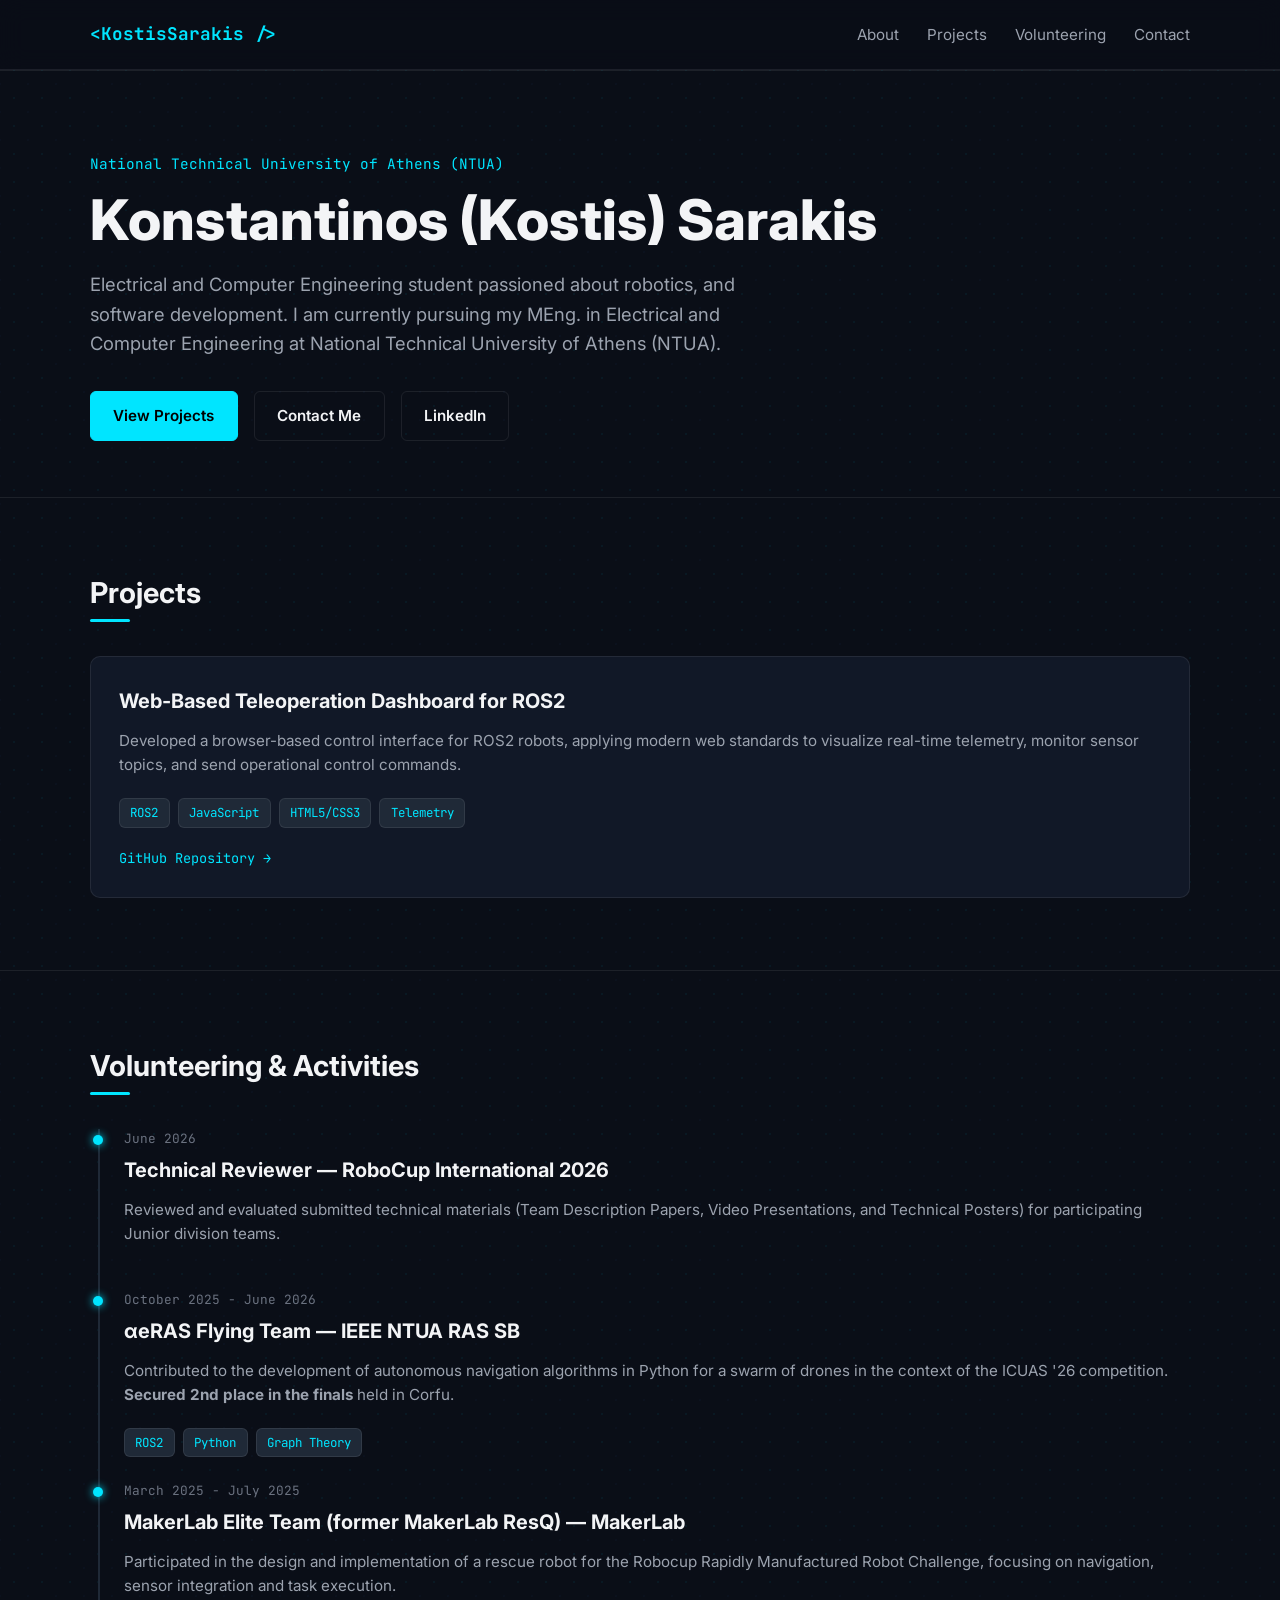
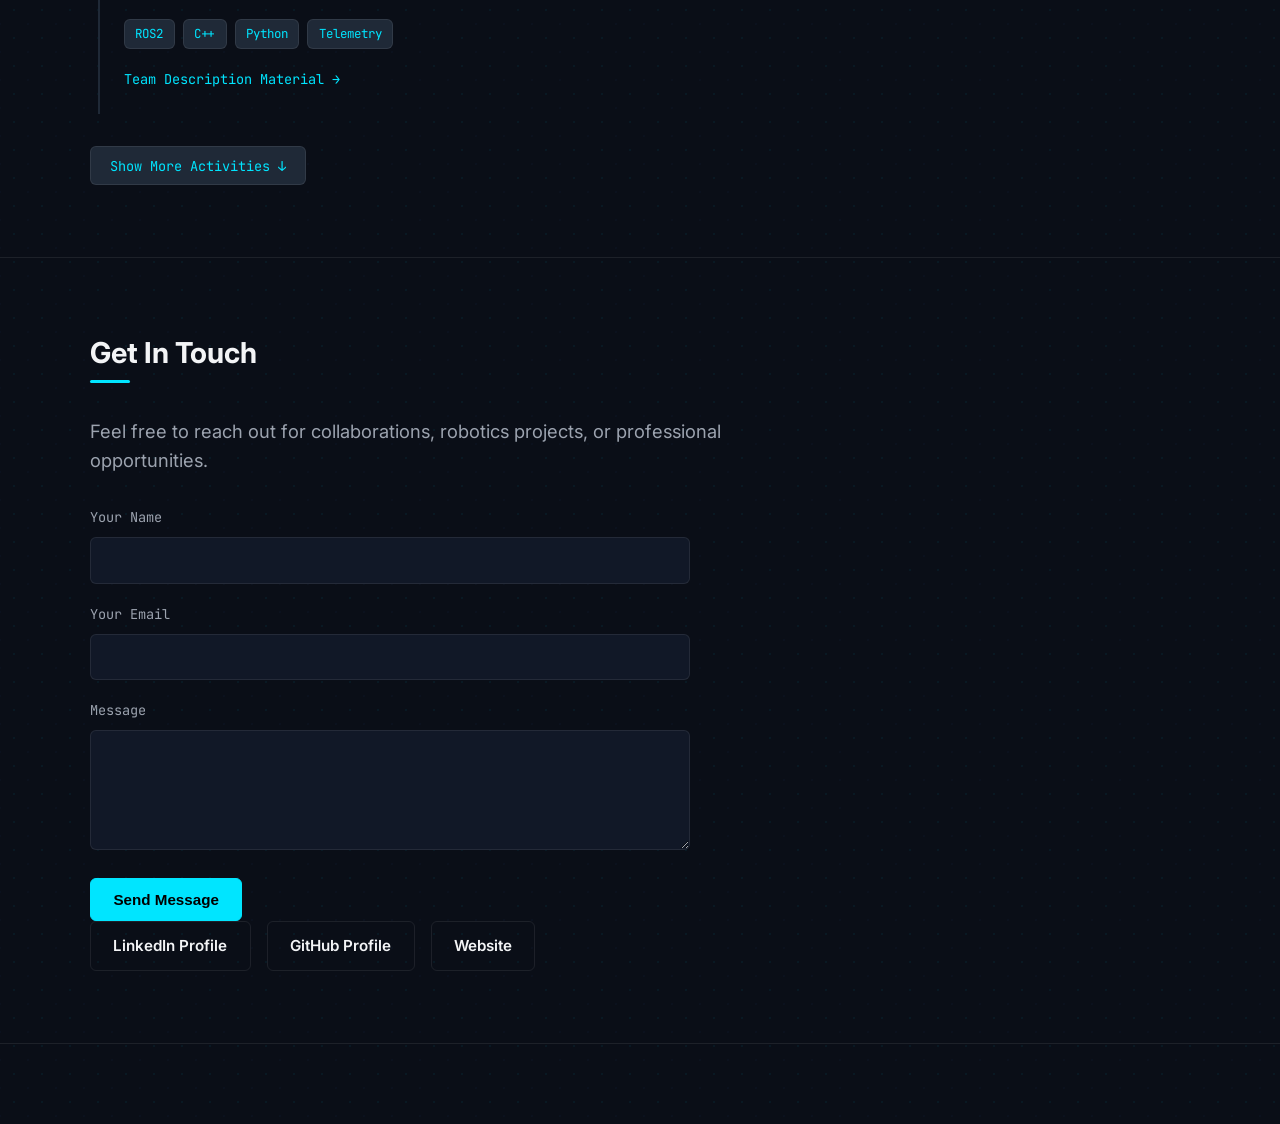
==== index.html @ 4bcd26e9 "initial commit Added all .html, .css, .js files. Activity section not ready yet" ====
<!DOCTYPE html>
<html lang="en">
<head>
    <meta charset="UTF-8" />
    <meta name="viewport" content="width=device-width, initial-scale=1.0" />
    <title>Kostis Sarakis</title>

    <link rel="preconnect" href="https://fonts.googleapis.com" />
    <link rel="preconnect" href="https://fonts.gstatic.com" crossorigin />
    <link href="https://fonts.googleapis.com/css2?family=Inter:wght@400;600;700;800&family=JetBrains+Mono:wght@400;700&display=swap" rel="stylesheet" />

    <link rel="stylesheet" href="styles.css" />
    <script src="script.js" defer></script>

    <!-- Open Graph / LinkedIn / Discord Previews -->
    <meta property="og:type" content="website" />
    <meta property="og:url" content="https://kostissarakis.github.io/" />
    <meta property="og:title" content="Kostis Sarakis" />
    <meta property="og:description" content="ECE student at NTUA" />
    <meta property="og:image" content="https://kostissarakis.github.io/preview-card.png" />
</head>
<body>
    <!-- Navigation -->
    <header class="navbar">
    <div class="container nav-container">
        <a href="#" class="logo">&lt;KostisSarakis /&gt;</a>
        
        <!-- Mobile Hamburger Toggle Button -->
        <button class="nav-toggle" id="navToggle" aria-label="Toggle navigation menu" aria-expanded="false">
        <span class="hamburger-bar"></span>
        <span class="hamburger-bar"></span>
        <span class="hamburger-bar"></span>
        </button>

        <ul class="nav-links">
        <li><a href="#about">About</a></li>
        <li><a href="#projects">Projects</a></li>
        <li><a href="#volunteering">Volunteering</a></li>
        <li><a href="#contact">Contact</a></li>
        </ul>
    </div>
    </header>

    <main>
        <!-- Hero / Personal Info Section -->
        <section class="hero" id="about">
            <div class="container">
                <span class="hero-tag">National Technical University of Athens (NTUA)</span>
                <h1 class="hero-title">Konstantinos (Kostis) Sarakis</h1>
                <p class="hero-subtitle">
                    Electrical and Computer Engineering student passioned about robotics, and 
                    software development. I am currently pursuing my MEng. in Electrical and 
                    Computer Engineering at National Technical University of Athens (NTUA).
                </p>
                <div class="btn-group">
                    <a href="#projects" class="btn btn-primary">View Projects</a>
                    <a href="#contact" class="btn btn-secondary">Contact Me</a>
                    <a href="https://www.linkedin.com/in/konstantinos-sarakis-870705357" target="_blank" rel="noopener noreferrer" class="btn btn-secondary">LinkedIn</a>
                </div>
            </div>
        </section>

        <!-- Featured Projects Section -->
        <section id="projects">
            <div class="container">
                <div class="section-header">
                    <h2 class="section-title">Projects</h2>
                </div>
                <div class="grid-3">
                    <div class="card project-card">
                        <div>
                            <h3 class="card-title">Web-Based Teleoperation Dashboard for ROS2</h3>
                            <p class="card-text">
                                Developed a browser-based control interface for ROS2 robots, applying modern web standards to visualize real-time telemetry, monitor sensor topics, and send operational control commands.
                            </p>
                            <div class="tags">
                                <span class="tag">ROS2</span>
                                <span class="tag">JavaScript</span>
                                <span class="tag">HTML5/CSS3</span>
                                <span class="tag">Telemetry</span>
                            </div>
                        </div>
                        <div class="project-links">
                            <a href="https://github.com/ksarakis/robot-dashboard-ros2-html-javascript" target="_blank" rel="noopener noreferrer">GitHub Repository &rarr;</a>
                        </div>
                    </div>
                </div>
            </div>
        </section>

        <!-- Volunteering & Activities Section -->
        <section id="volunteering">
            <div class="container">
                <div class="section-header">
                    <h2 class="section-title">Volunteering & Activities</h2>
                </div>
                <div class="timeline">

                    <div class="timeline-item">
                        <div class="timeline-date">June 2026</div>
                        <h3 class="card-title">Technical Reviewer — RoboCup International 2026</h3>
                        <p class="card-text">
                            Reviewed and evaluated submitted technical materials (Team 
                            Description Papers, Video Presentations, and Technical Posters) 
                            for participating Junior division teams.
                        </p>
                    </div>

                    <div class="timeline-item">
                        <div class="timeline-date">October 2025 - June 2026</div>
                        <h3 class="card-title">αeRAS Flying Team — IEEE NTUA RAS SB</h3>
                        <p class="card-text">
                            Contributed to the development of autonomous navigation algorithms 
                            in Python for a swarm of drones in the context of the ICUAS '26 competition. 
                            <strong>Secured 2nd place in the finals</strong> held in Corfu.
                        </p>
                        <div class="tags">
                            <span class="tag">ROS2</span>
                            <span class="tag">Python</span>
                            <span class="tag">Graph Theory</span>
                        </div>
                    </div>

                    <div class="timeline-item">
                        <div class="timeline-date">March 2025 - July 2025</div>
                        <h3 class="card-title">MakerLab Elite Team (former MakerLab ResQ) — MakerLab</h3>
                        <p class="card-text">
                            Participated in the design and implementation of a rescue robot for the Robocup Rapidly 
                            Manufactured Robot Challenge, focusing on navigation, sensor integration and task execution.
                        </p>
                        <div class="tags">
                            <span class="tag">ROS2</span>
                            <span class="tag">C++</span>
                            <span class="tag">Python</span>
                            <span class="tag">Telemetry</span>
                        </div>
                        <div class="project-links">
                            <a href="https://cloud.robocup.org/s/SELMHSJd5RydxoB?dir=/&editing=false&openfile=true" target="_blank" rel="noopener noreferrer">Team Description Material &rarr;</a>
                        </div>
                    </div>
                    <!-- Collapsible Container -->
                    <div class="timeline-expandable" id="timelineExpandable" aria-hidden="true">
                        <div class="timeline-expandable-content">
                        
                        <div class="timeline-item">
                            <div class="timeline-date"></div>
                            <h3 class="card-title"></h3>
                            <p class="card-text">
                            </p>
                        </div>

                        <div class="timeline-item">
                            <div class="timeline-date"></div>
                            <h3 class="card-title"></h3>
                            <p class="card-text">
                            </p>
                        </div>

                        </div>
                    </div>
                </div>

                <!-- Toggle Button -->
                <div class="timeline-toggle-wrapper">
                <button class="btn-timeline-toggle" id="timelineToggleBtn" aria-expanded="false" aria-controls="timelineExpandable">
                    <span class="toggle-text">Show More Activities</span>
                    <span class="toggle-icon">↓</span>
                </button>
                </div>
            </div>
        </section>

        <!-- Contact Section -->
        <section id="contact">
        <div class="container">
            <div class="section-header">
            <h2 class="section-title">Get In Touch</h2>
            </div>
            <p class="hero-subtitle">
            Feel free to reach out for collaborations, robotics projects, or professional opportunities.
            </p>

            <div class="contact-form-container">
            <form class="contact-form" action="https://formspree.io/f/mkolprbj" method="POST">
                <div class="form-group">
                <label for="name">Your Name</label>
                <input type="text" id="name" name="name" required />
                </div>

                <div class="form-group">
                <label for="email">Your Email</label>
                <input type="email" id="email" name="email" required />
                </div>

                <div class="form-group">
                <label for="message">Message</label>
                <textarea id="message" name="message" rows="3" required></textarea>
                </div>

                <button type="submit" class="btn btn-primary">Send Message</button>
            </form>
            </div>

            <div class="btn-group">
            <a href="https://www.linkedin.com/in/konstantinos-sarakis-870705357" target="_blank" rel="noopener noreferrer" class="btn btn-secondary">LinkedIn Profile</a>
            <a href="https://github.com/ksarakis" target="_blank" rel="noopener noreferrer" class="btn btn-secondary">GitHub Profile</a>
            <a href="https://ksarakis.github.io/" target="_blank" rel="noopener noreferrer" class="btn btn-secondary">Website</a>
            </div>
        </div>
        </section>
    </main>

    <!-- Footer -->
    <footer>
        <div class="container">
            <!-- <p>&copy; 2026 Konstantinos Sarakis. All rights reserved.</p> -->
        </div>
    </footer>

</body>
</html>
---- styles.css ----
/* ==========================================================================
   ECE Student Portfolio Stylesheet (Production Clean)
   ========================================================================== */

:root {
  --bg-primary: #0a0e17;
  --bg-surface: #111827;
  --bg-surface-elevated: #1f2937;
  --text-primary: #f3f4f6;
  --text-secondary: #9ca3af;
  --text-muted: #6b7280;

  --accent-cyan: #00e5ff;
  --border-color: rgba(255, 255, 255, 0.08);
  --border-glow: rgba(0, 229, 255, 0.25);

  --font-sans: 'Inter', system-ui, -apple-system, BlinkMacSystemFont, sans-serif;
  --font-mono: 'JetBrains Mono', 'Fira Code', monospace;

  --radius-sm: 6px;
  --radius-md: 10px;
  --container-max: 1100px;
  --transition: all 0.25s ease-in-out;
}

/* Reset & Base */
*, *::before, *::after {
  box-sizing: border-box;
  margin: 0;
  padding: 0;
}

html {
  scroll-behavior: smooth;
  color-scheme: dark;
}

body {
  font-family: var(--font-sans);
  background-color: var(--bg-primary);
  color: var(--text-primary);
  line-height: 1.6;
  padding-top: 70px;
  background-image: 
    radial-gradient(rgba(0, 229, 255, 0.05) 1px, transparent 1px),
    radial-gradient(rgba(37, 99, 235, 0.03) 1px, transparent 1px);
  background-size: 28px 28px;
  background-position: 0 0, 14px 14px;
}

.container {
  width: 90%;
  max-width: var(--container-max);
  margin: 0 auto;
}

/* Navigation */
.navbar {
  position: fixed;
  top: 0;
  left: 0;
  right: 0;
  height: 70px;
  background: rgba(10, 14, 23, 0.85);
  backdrop-filter: blur(12px);
  border-bottom: 1px solid var(--border-color);
  z-index: 1000;
  display: flex;
  align-items: center;
}

.nav-container {
  display: flex;
  justify-content: space-between;
  align-items: center;
}

.logo {
  font-family: var(--font-mono);
  font-size: 1.1rem;
  font-weight: 700;
  color: var(--accent-cyan);
  text-decoration: none;
}

.nav-links {
  display: flex;
  list-style: none;
  gap: 1.75rem;
}

.nav-links a {
  color: var(--text-secondary);
  text-decoration: none;
  font-size: 0.95rem;
  transition: var(--transition);
}

.nav-links a:hover {
  color: var(--accent-cyan);
}

.nav-toggle {
  display: none;
  background: transparent;
  border: none;
  cursor: pointer;
  padding: 0.5rem;
  z-index: 1100;
  flex-direction: column;
  gap: 5px;
}

.hamburger-bar {
  width: 24px;
  height: 2px;
  background-color: var(--text-primary);
  border-radius: 2px;
  transition: var(--transition);
}

.nav-toggle.is-active .hamburger-bar:nth-child(1) {
  transform: translateY(7px) rotate(45deg);
  background-color: var(--accent-cyan);
}

.nav-toggle.is-active .hamburger-bar:nth-child(2) {
  opacity: 0;
}

.nav-toggle.is-active .hamburger-bar:nth-child(3) {
  transform: translateY(-7px) rotate(-45deg);
  background-color: var(--accent-cyan);
}

/* Hero Section */
.hero {
  padding: 5rem 0 3.5rem;
}

.hero-tag {
  font-family: var(--font-mono);
  color: var(--accent-cyan);
  font-size: 0.9rem;
  margin-bottom: 0.75rem;
  display: inline-block;
}

.hero-title {
  font-size: clamp(2.2rem, 5vw, 3.5rem);
  font-weight: 800;
  line-height: 1.2;
  margin-bottom: 1rem;
}

.hero-subtitle {
  font-size: 1.15rem;
  color: var(--text-secondary);
  max-width: 650px;
  margin-bottom: 2rem;
}

/* Buttons */
.btn-group {
  display: flex;
  gap: 1rem;
  flex-wrap: wrap;
}

.btn {
  display: inline-flex;
  align-items: center;
  gap: 0.5rem;
  padding: 0.75rem 1.4rem;
  border-radius: var(--radius-sm);
  font-size: 0.95rem;
  font-weight: 600;
  text-decoration: none;
  cursor: pointer;
  transition: var(--transition);
}

.btn-primary {
  background: var(--accent-cyan);
  color: #000;
  border: 1px solid var(--accent-cyan);
}

.btn-primary:hover {
  background: #00c4da;
  box-shadow: 0 0 15px var(--border-glow);
}

.btn-secondary {
  background: transparent;
  color: var(--text-primary);
  border: 1px solid var(--border-color);
}

.btn-secondary:hover {
  border-color: var(--accent-cyan);
  color: var(--accent-cyan);
}

/* Common Section Layout */
section {
  padding: 4.5rem 0;
  border-top: 1px solid var(--border-color);
}

.section-header {
  margin-bottom: 2.5rem;
}

.section-title {
  font-size: 1.8rem;
  font-weight: 700;
  position: relative;
  display: inline-block;
}

.section-title::after {
  content: '';
  position: absolute;
  left: 0;
  bottom: -6px;
  width: 40px;
  height: 3px;
  background: var(--accent-cyan);
  border-radius: 2px;
}

/* Cards & Grid */
.grid-3 {
  display: grid;
  grid-template-columns: repeat(auto-fit, minmax(300px, 1fr));
  gap: 1.5rem;
}

.card {
  background: var(--bg-surface);
  border: 1px solid var(--border-color);
  border-radius: var(--radius-md);
  padding: 1.75rem;
  transition: var(--transition);
}

.card:hover {
  transform: translateY(-4px);
  border-color: var(--border-glow);
  box-shadow: 0 10px 25px rgba(0, 0, 0, 0.4);
}

.card-title {
  font-size: 1.25rem;
  margin-bottom: 0.75rem;
}

.card-text {
  color: var(--text-secondary);
  font-size: 0.95rem;
  margin-bottom: 1.25rem;
}

/* Badges / Tags */
.tags {
  display: flex;
  flex-wrap: wrap;
  gap: 0.5rem;
}

.tag {
  font-family: var(--font-mono);
  font-size: 0.78rem;
  padding: 0.25rem 0.65rem;
  border-radius: var(--radius-sm);
  background: var(--bg-surface-elevated);
  color: var(--accent-cyan);
  border: 1px solid var(--border-color);
}

/* Projects */
.project-card {
  display: flex;
  flex-direction: column;
  justify-content: space-between;
}

.project-links {
  margin-top: 1.25rem;
  display: flex;
  gap: 1rem;
}

.project-links a {
  font-family: var(--font-mono);
  font-size: 0.85rem;
  color: var(--accent-cyan);
  text-decoration: none;
}

.project-links a:hover {
  text-decoration: underline;
}

/* Timeline */
.timeline {
  display: flex;
  flex-direction: column;
  gap: 1.5rem;
  border-left: 2px solid var(--bg-surface-elevated);
  padding-left: 1.5rem;
  margin-left: 0.5rem;
}

.timeline-item {
  position: relative;
}

.timeline-item::before {
  content: '';
  position: absolute;
  left: -1.95rem;
  top: 0.35rem;
  width: 10px;
  height: 10px;
  border-radius: 50%;
  background: var(--accent-cyan);
  box-shadow: 0 0 8px var(--accent-cyan);
}

.timeline-date {
  font-family: var(--font-mono);
  font-size: 0.8rem;
  color: var(--text-muted);
  margin-bottom: 0.25rem;
}

/* Expandable Timeline Section */
.timeline-expandable {
  display: grid;
  grid-template-rows: 0fr;
  transition: grid-template-rows 0.35s cubic-bezier(0.4, 0, 0.2, 1), opacity 0.3s ease;
  opacity: 0;
  visibility: hidden;
}

.timeline-expandable-content {
  overflow: hidden;
  display: flex;
  flex-direction: column;
  gap: 1.5rem;
}

.timeline-expandable.is-expanded {
  grid-template-rows: 1fr;
  opacity: 1;
  visibility: visible;
  margin-top: 1.5rem;
}

.timeline-toggle-wrapper {
  margin-top: 2rem;
  display: flex;
  justify-content: flex-start;
}

.btn-timeline-toggle {
  display: inline-flex;
  align-items: center;
  gap: 0.5rem;
  background: var(--bg-surface-elevated);
  color: var(--accent-cyan);
  border: 1px solid var(--border-color);
  padding: 0.6rem 1.2rem;
  font-family: var(--font-mono);
  font-size: 0.85rem;
  border-radius: var(--radius-sm);
  cursor: pointer;
  transition: var(--transition);
}

.btn-timeline-toggle:hover {
  background: var(--bg-surface);
  border-color: var(--accent-cyan);
  box-shadow: 0 0 10px var(--border-glow);
}

.btn-timeline-toggle .toggle-icon {
  display: inline-block;
  transition: transform 0.3s ease;
}

.btn-timeline-toggle.is-active .toggle-icon {
  transform: rotate(180deg);
}

/* Footer */
footer {
  border-top: 1px solid var(--border-color);
  padding: 2.5rem 0;
  text-align: center;
  color: var(--text-muted);
  font-size: 0.9rem;
}

@media (max-width: 768px) {
  /* Ensure the toggle button is rendered */
  .nav-toggle {
    display: flex !important;
    position: relative;
    z-index: 10002;
  }

  /* Force mobile dropdown layout */
  .navbar .nav-links {
    display: none; /* Hidden by default on mobile */
    position: fixed;
    top: 70px;
    left: 0;
    width: 100vw;
    height: auto;
    min-height: calc(100vh - 70px);
    background-color: #0a0e17; /* Solid high-contrast background */
    flex-direction: column;
    align-items: center;
    justify-content: flex-start;
    padding: 3rem 1.5rem;
    gap: 2rem;
    z-index: 10001;
    border-top: 1px solid var(--border-color);
  }

  /* When JS adds .is-open, switch display to flex */
  .navbar .nav-links.is-open {
    display: flex !important;
  }

  .navbar .nav-links a {
    font-size: 1.25rem;
    font-weight: 600;
    color: var(--text-primary);
  }
}

/* --- Contact Form Styles --- */
.contact-form {
  max-width: 600px;
  margin-top: 2rem;
  display: flex;
  flex-direction: column;
  gap: 1.25rem;
}

.form-group {
  display: flex;
  flex-direction: column;
  gap: 0.5rem;
}

.form-group label {
  font-family: var(--font-mono);
  font-size: 0.85rem;
  color: var(--text-secondary);
}

.form-group input,
.form-group textarea {
  width: 100%;
  padding: 0.8rem 1rem;
  background-color: var(--bg-surface);
  border: 1px solid var(--border-color);
  border-radius: var(--radius-sm);
  color: var(--text-primary);
  font-family: var(--font-sans);
  font-size: 0.95rem;
  outline: none;
  transition: var(--transition);
}

.form-group input:focus,
.form-group textarea:focus {
  border-color: var(--accent-cyan);
  box-shadow: 0 0 10px var(--border-glow);
  background-color: var(--bg-surface-elevated);
}

.form-group textarea {
  min-height: 120px;
  resize: vertical;
}

.contact-form-container {
  max-width: 620px;
  margin-top: 1.5rem;
}

.contact-form button[type="submit"] {
  align-self: flex-start;
  margin-top: 0.5rem;
}

.contact-divider {
  position: relative;
  text-align: center;
  max-width: 620px;
  margin: 2.5rem 0 1.5rem;
  border-top: 1px solid var(--border-color);
}

.contact-divider span {
  position: absolute;
  top: -9px;
  left: 50%;
  transform: translateX(-50%);
  background-color: var(--bg-primary);
  padding: 0 0.75rem;
  font-family: var(--font-mono);
  font-size: 0.75rem;
  color: var(--text-muted);
  letter-spacing: 0.05em;
}
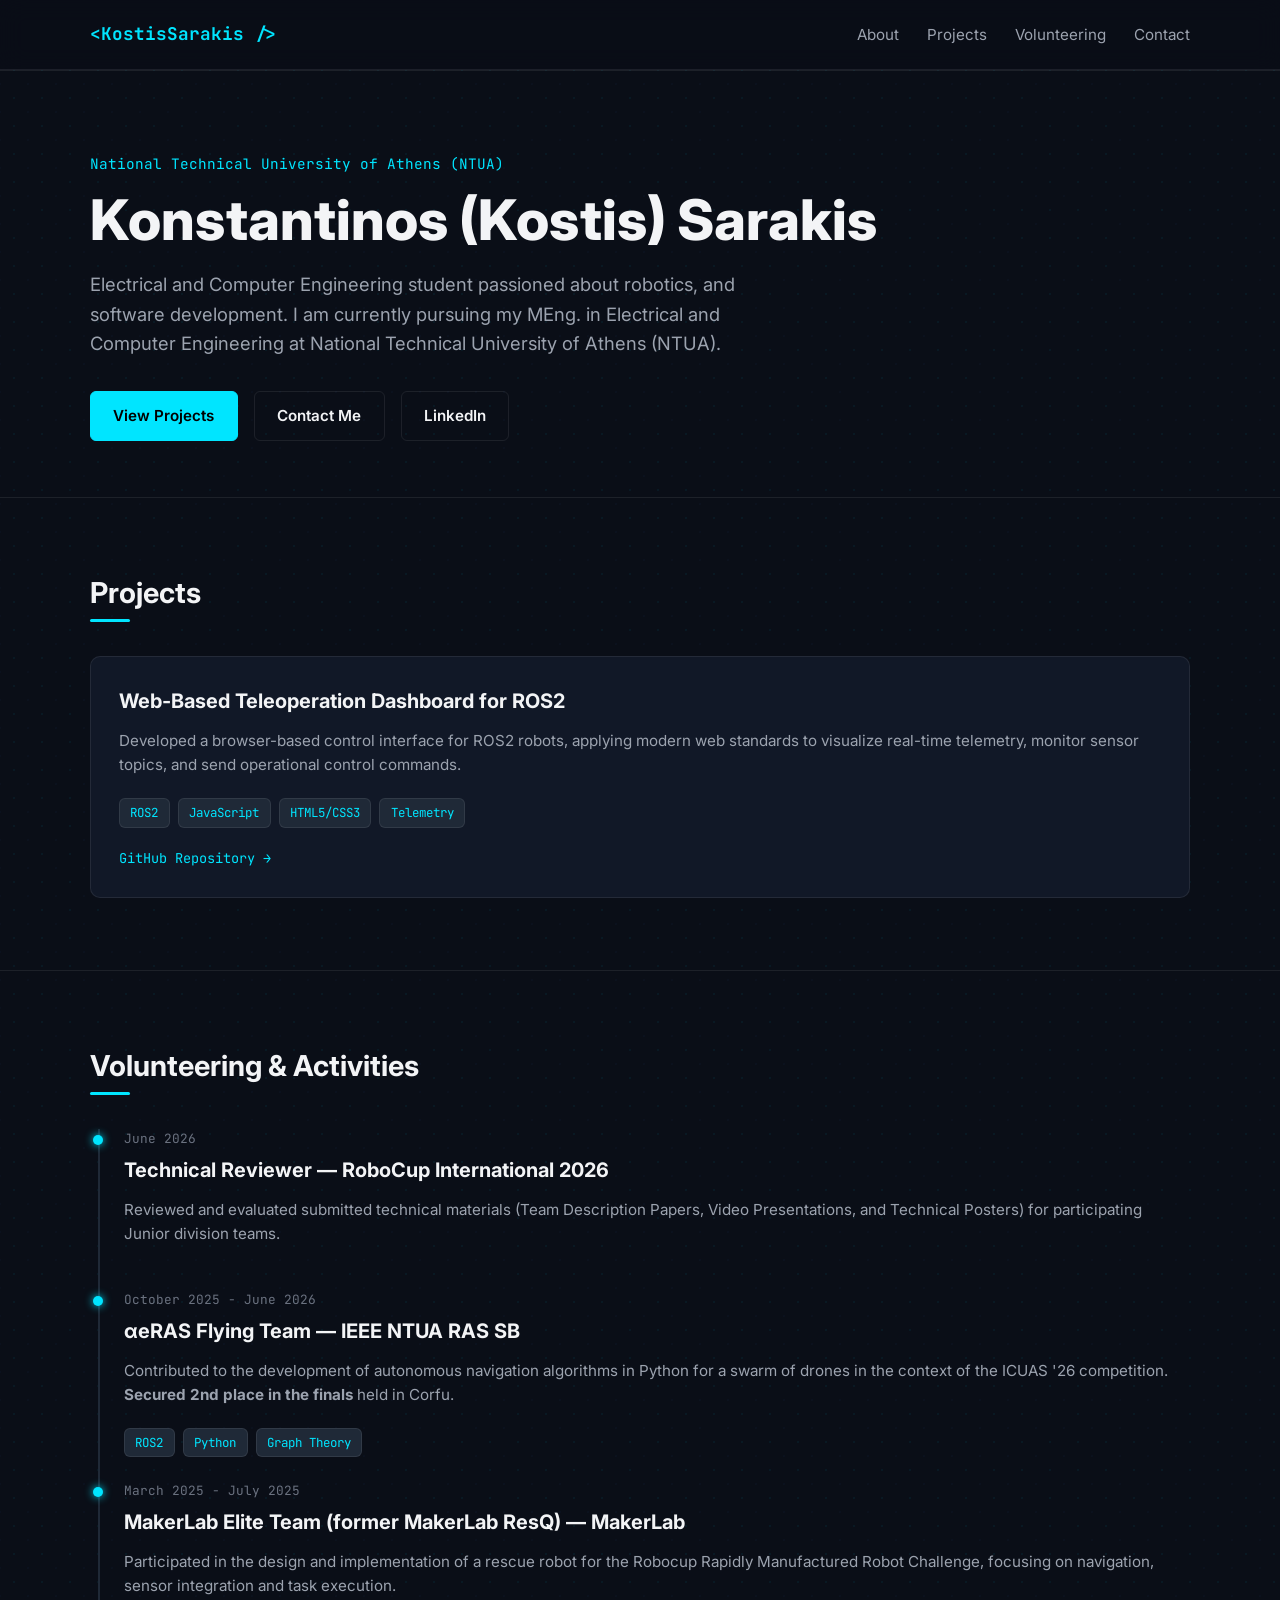
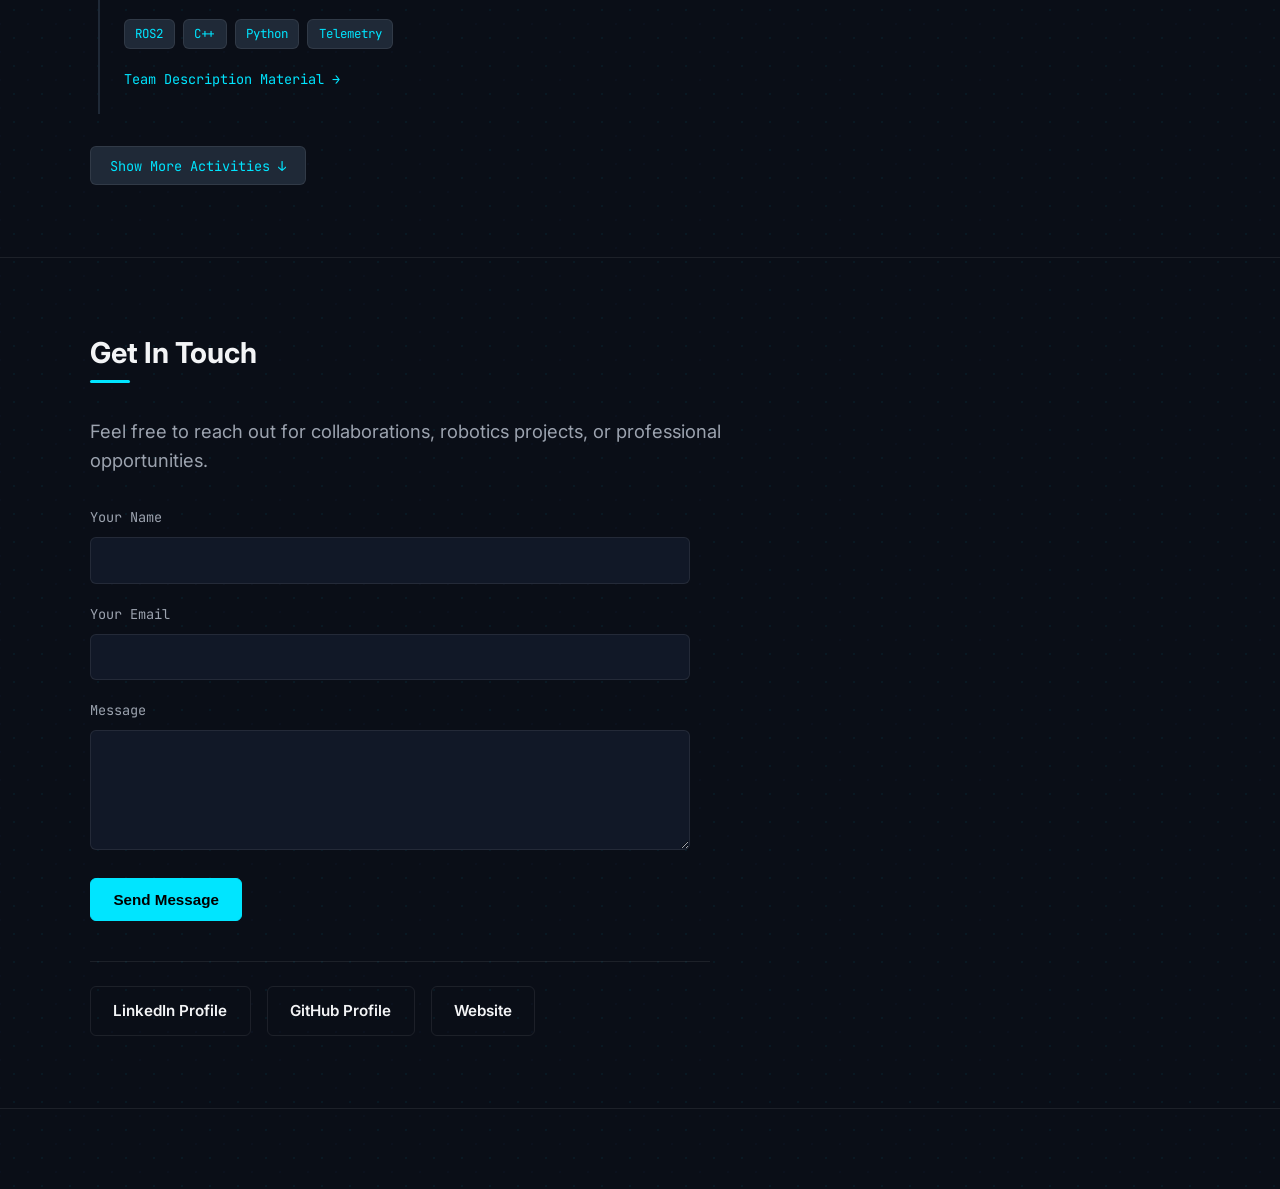
==== commit 2a8c7958: "fixed mobile navigation malfunction, button spacing" ====
--- a/index.html
+++ b/index.html
@@ -200,6 +200,8 @@
                 <button type="submit" class="btn btn-primary">Send Message</button>
             </form>
             </div>
+            
+            <div class="contact-divider">  </div>
 
             <div class="btn-group">
             <a href="https://www.linkedin.com/in/konstantinos-sarakis-870705357" target="_blank" rel="noopener noreferrer" class="btn btn-secondary">LinkedIn Profile</a>
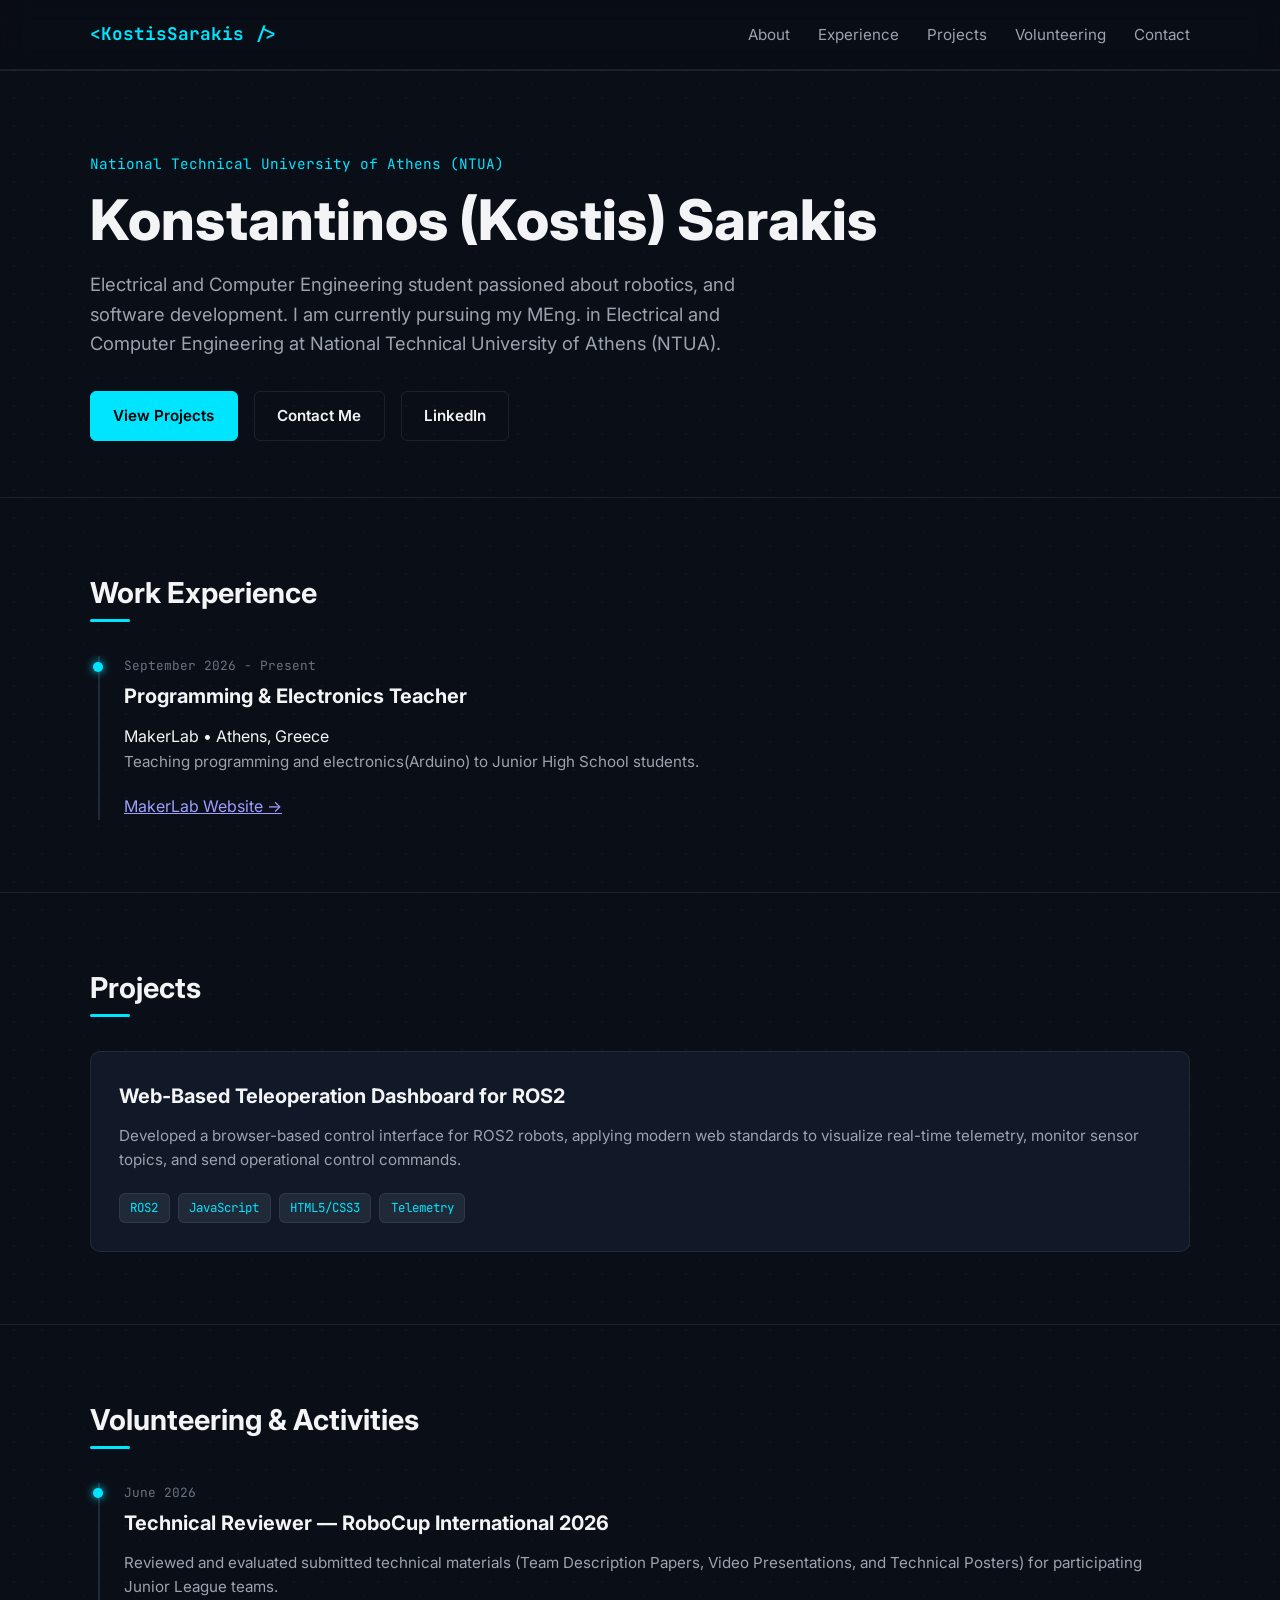
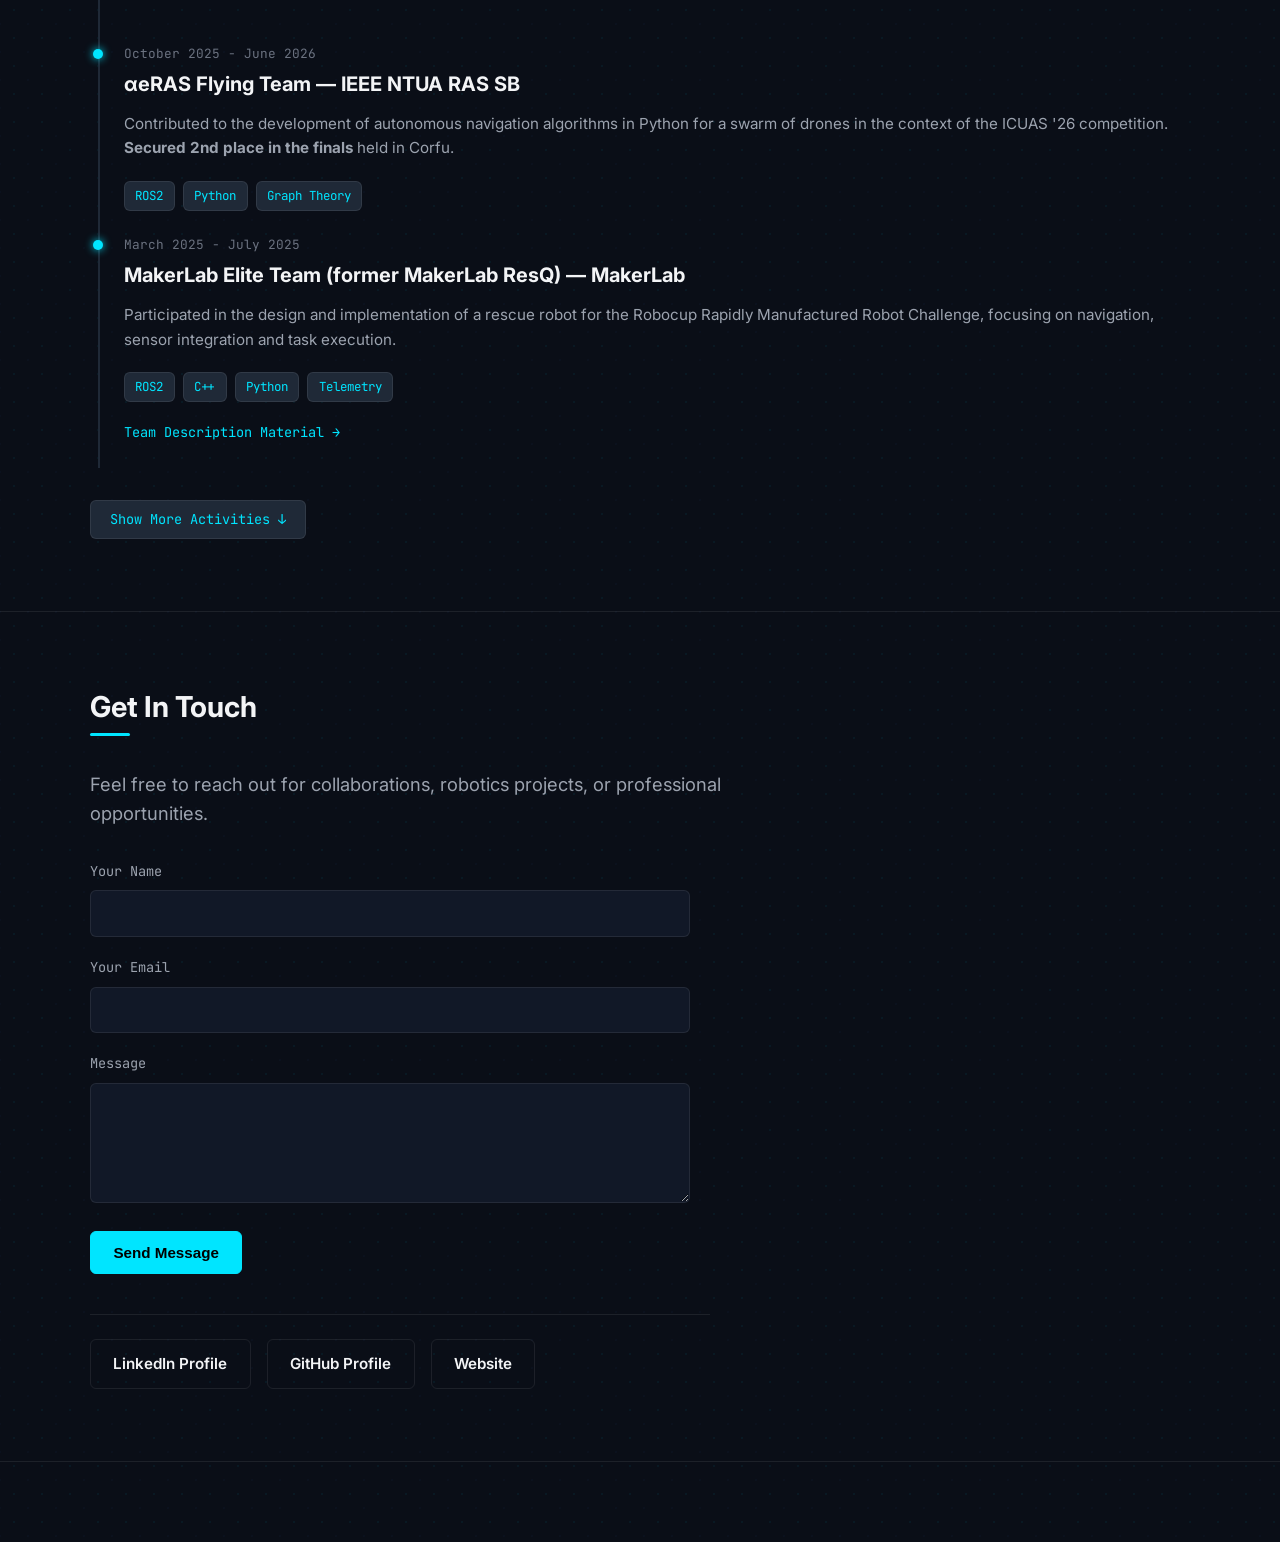
==== commit 1544986b: "add exp, arm" ====
--- a/index.html
+++ b/index.html
@@ -34,6 +34,7 @@
 
         <ul class="nav-links">
         <li><a href="#about">About</a></li>
+        <li><a href="#experience">Experience</a></li>
         <li><a href="#projects">Projects</a></li>
         <li><a href="#volunteering">Volunteering</a></li>
         <li><a href="#contact">Contact</a></li>
@@ -60,6 +61,32 @@
             </div>
         </section>
 
+        <!-- Experience / Work Section -->
+        <section id="experience">
+        <div class="container">
+            <div class="section-header">
+            <h2 class="section-title">Work Experience</h2>
+            </div>
+
+            <div class="timeline">
+
+                <!-- Item 1 -->
+                <div class="timeline-item">
+                    <div class="timeline-date">September 2026 - Present</div>
+                    <h3 class="card-title">Programming & Electronics Teacher</h3>
+                    <p class="card-subtitle">MakerLab &bull; Athens, Greece</p>
+                    <p class="card-text">
+                        Teaching programming and electronics(Arduino) to Junior High School students.
+                    </p>
+                    <div class="links">
+                        <a href="https://www.makerlab.gr/" target="_blank" rel="noopener noreferrer">MakerLab Website &rarr;</a>
+                    </div>
+                </div>
+
+            </div>
+        </div>
+        </section>
+
         <!-- Featured Projects Section -->
         <section id="projects">
             <div class="container">
@@ -80,9 +107,6 @@
                                 <span class="tag">Telemetry</span>
                             </div>
                         </div>
-                        <div class="project-links">
-                            <a href="https://github.com/ksarakis/robot-dashboard-ros2-html-javascript" target="_blank" rel="noopener noreferrer">GitHub Repository &rarr;</a>
-                        </div>
                     </div>
                 </div>
             </div>
@@ -102,7 +126,7 @@
                         <p class="card-text">
                             Reviewed and evaluated submitted technical materials (Team 
                             Description Papers, Video Presentations, and Technical Posters) 
-                            for participating Junior division teams.
+                            for participating Junior League teams.
                         </p>
                     </div>
 
@@ -138,15 +162,23 @@
                             <a href="https://cloud.robocup.org/s/SELMHSJd5RydxoB?dir=/&editing=false&openfile=true" target="_blank" rel="noopener noreferrer">Team Description Material &rarr;</a>
                         </div>
                     </div>
+
                     <!-- Collapsible Container -->
                     <div class="timeline-expandable" id="timelineExpandable" aria-hidden="true">
                         <div class="timeline-expandable-content">
                         
                         <div class="timeline-item">
-                            <div class="timeline-date"></div>
-                            <h3 class="card-title"></h3>
+                            <div class="timeline-date">May 2026</div>
+                            <h3 class="card-title">Autonomous Robot Manipulation Challenge</h3>
                             <p class="card-text">
+                                Participated in the Autonomous Robot Manipulation Challenge organized by MathWorks and the RoboCup Federation, focusing on the development of algorithms for robotic manipulation tasks.
                             </p>
+                            <div class="tags">
+                                <span class="tag">Simulink</span>
+                            </div>
+                            <div class="project-links">
+                                <a href="armCertificate.pdf" target="_blank" rel="noopener noreferrer">Certificate of Participation &rarr;</a>
+                            </div>
                         </div>
 
                         <div class="timeline-item">
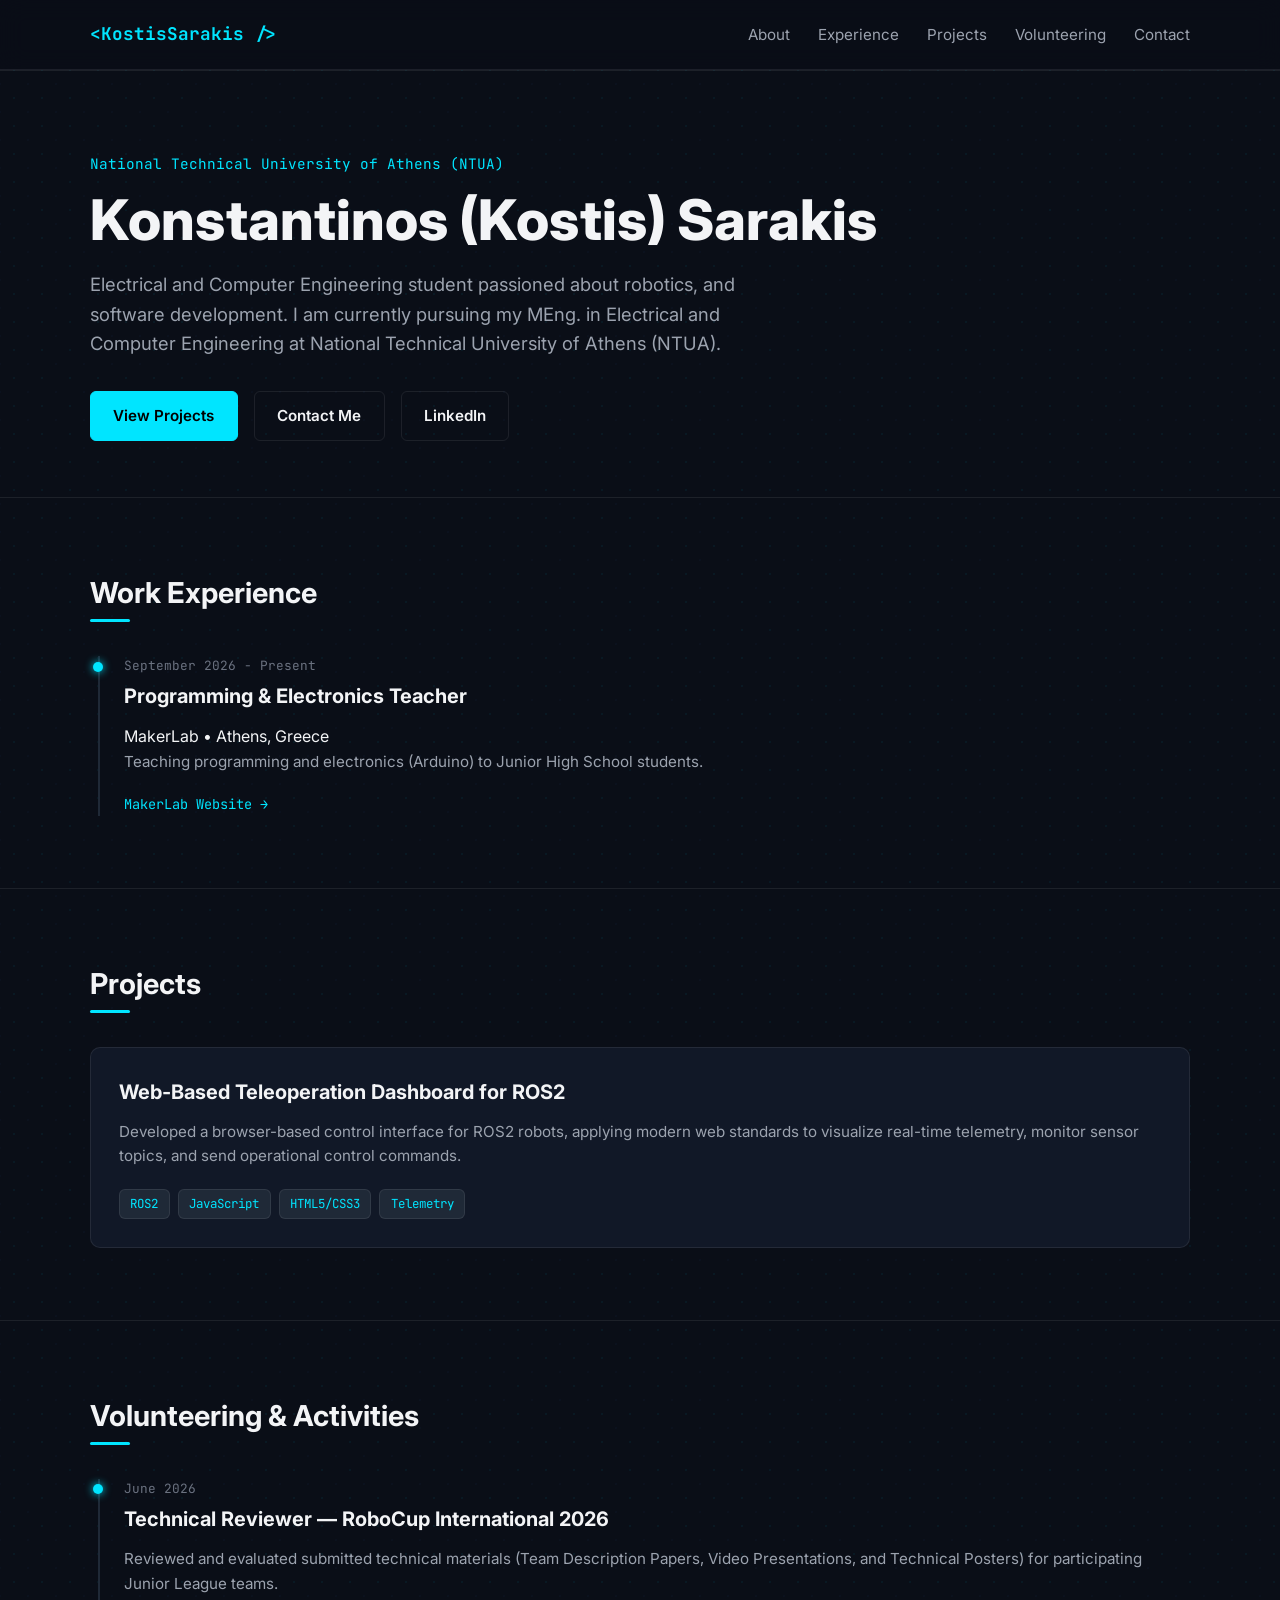
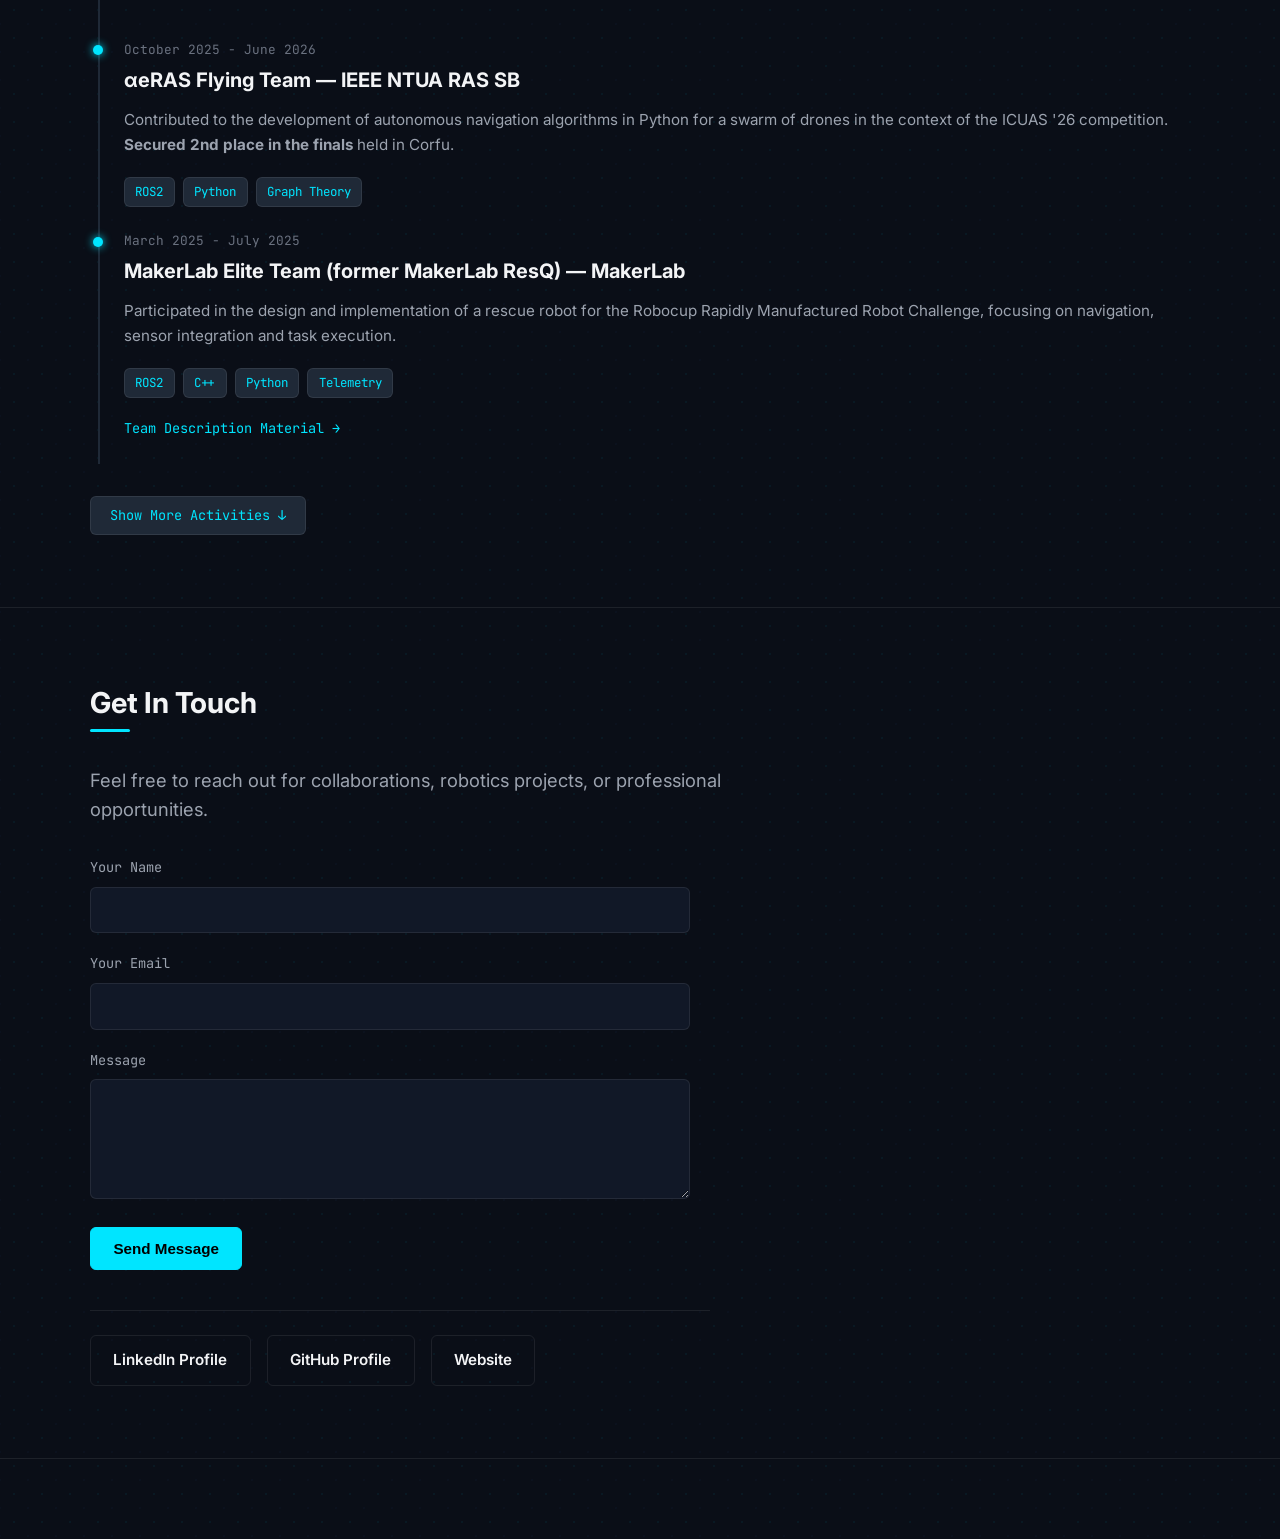
==== commit e1be0efe: "minor fixes" ====
--- a/index.html
+++ b/index.html
@@ -70,15 +70,14 @@
 
             <div class="timeline">
 
-                <!-- Item 1 -->
                 <div class="timeline-item">
                     <div class="timeline-date">September 2026 - Present</div>
                     <h3 class="card-title">Programming & Electronics Teacher</h3>
                     <p class="card-subtitle">MakerLab &bull; Athens, Greece</p>
                     <p class="card-text">
-                        Teaching programming and electronics(Arduino) to Junior High School students.
+                        Teaching programming and electronics (Arduino) to Junior High School students.
                     </p>
-                    <div class="links">
+                    <div class="project-links">
                         <a href="https://www.makerlab.gr/" target="_blank" rel="noopener noreferrer">MakerLab Website &rarr;</a>
                     </div>
                 </div>
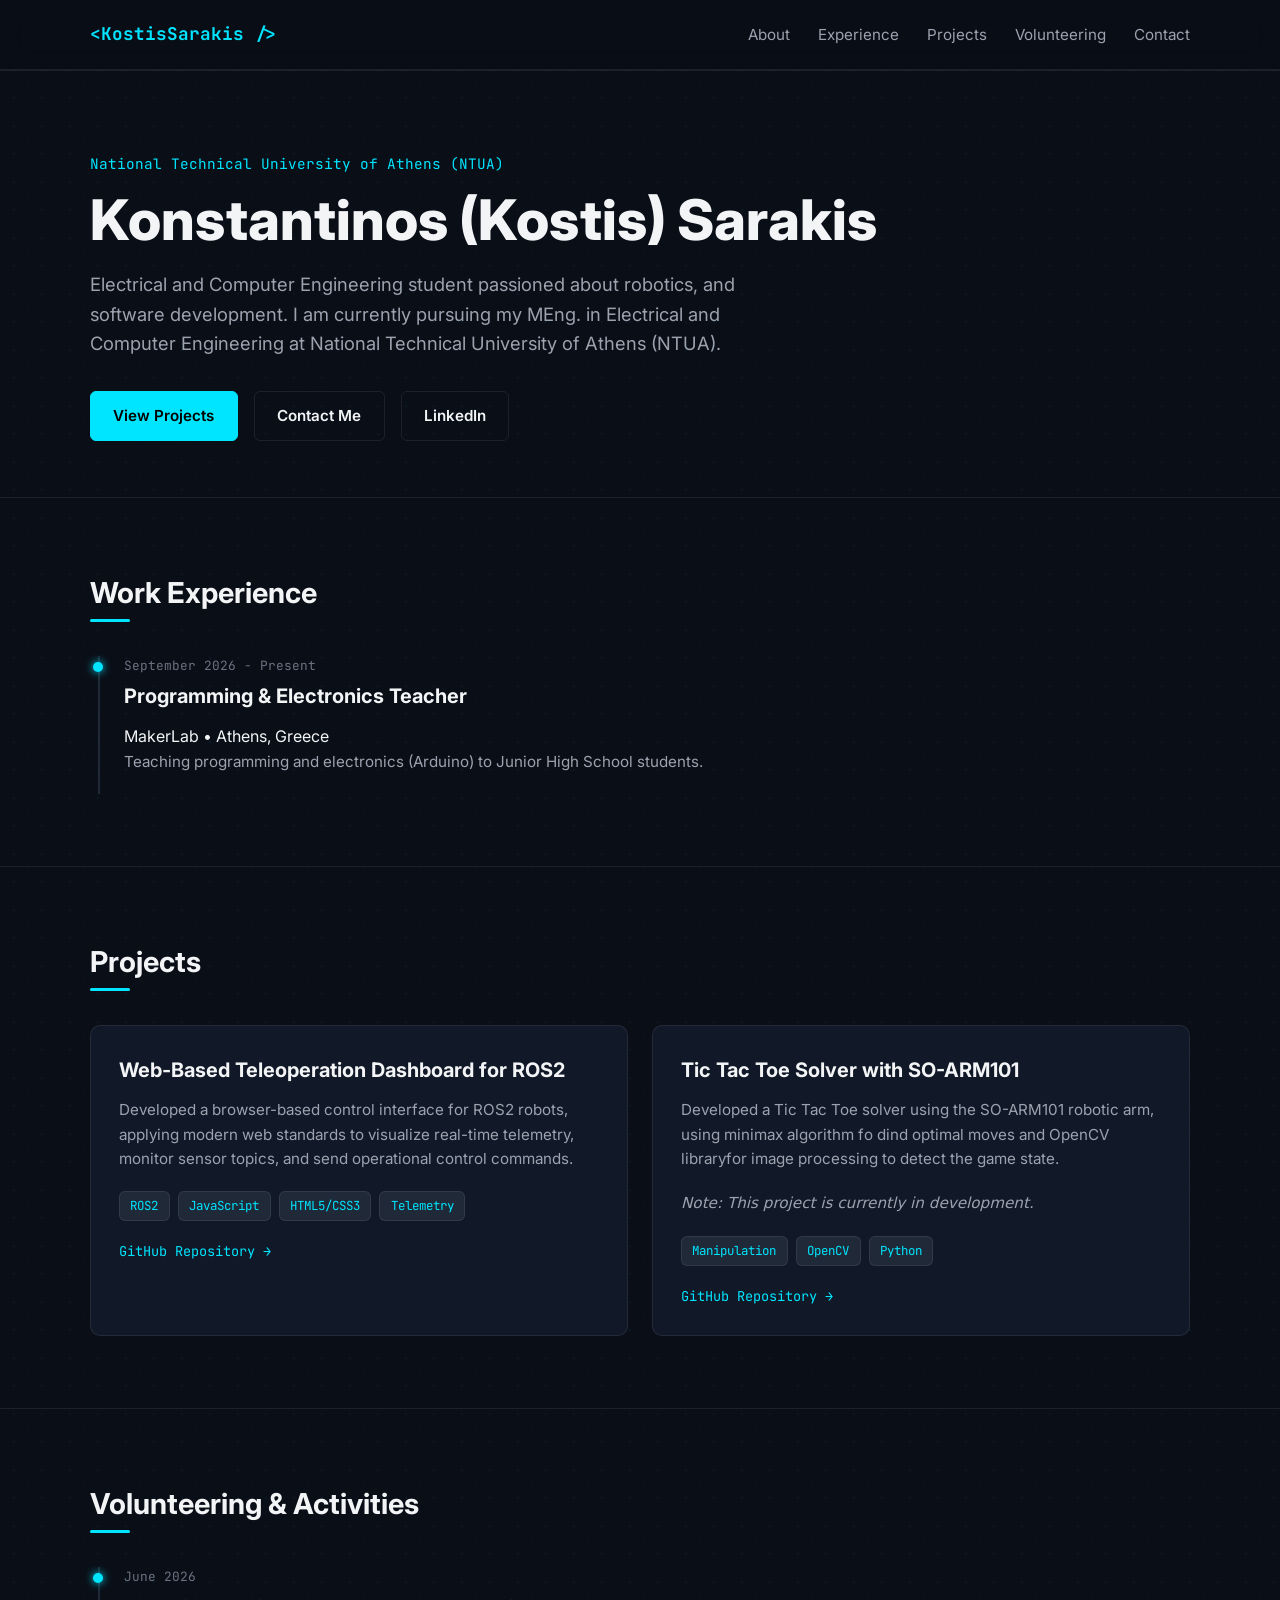
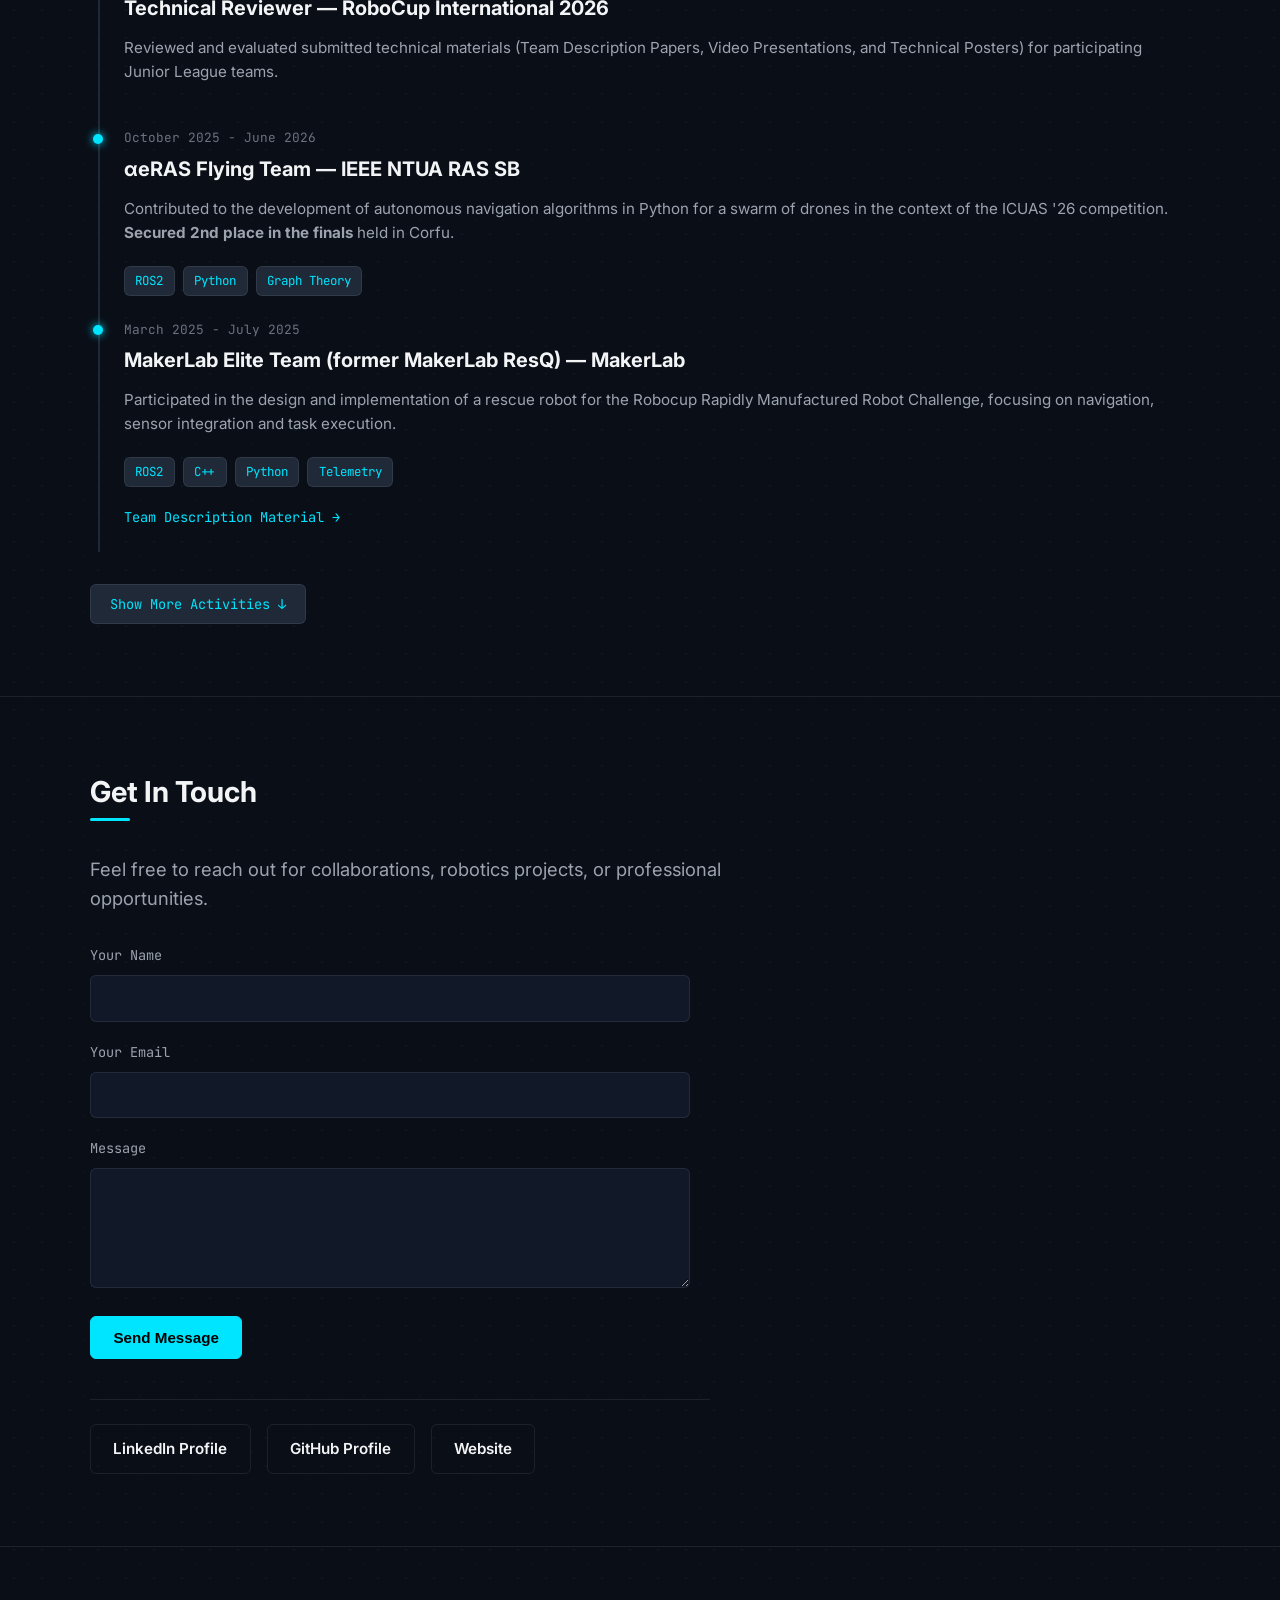
==== commit 0df59b94: "add new project card, fix typos" ====
--- a/index.html
+++ b/index.html
@@ -77,9 +77,6 @@
                     <p class="card-text">
                         Teaching programming and electronics (Arduino) to Junior High School students.
                     </p>
-                    <div class="project-links">
-                        <a href="https://www.makerlab.gr/" target="_blank" rel="noopener noreferrer">MakerLab Website &rarr;</a>
-                    </div>
                 </div>
 
             </div>
@@ -104,6 +101,30 @@
                                 <span class="tag">JavaScript</span>
                                 <span class="tag">HTML5/CSS3</span>
                                 <span class="tag">Telemetry</span>
+                            </div>
+                            <div class="project-links">
+                                <a href="https://github.com/ksarakis/robot-dashboard-ros2-html-javascript" target="_blank" rel="noopener noreferrer">
+                                    GitHub Repository &rarr;</a>
+                            </div>
+                        </div>
+                    </div>
+                    <div class="card project-card">
+                        <div>
+                            <h3 class="card-title">Tic Tac Toe Solver with SO-ARM101</h3>
+                            <p class="card-text">
+                                Developed a Tic Tac Toe solver using the SO-ARM101 robotic arm, using minimax algorithm fo dind optimal moves and OpenCV libraryfor image processing to detect the game state.
+                            </p>
+                            <p class="card-text">
+                                <i>Note: This project is currently in development.</i>
+                            </p>
+                            <div class="tags">
+                                <span class="tag">Manipulation</span>
+                                <span class="tag">OpenCV</span>
+                                <span class="tag">Python</span>
+                            </div>
+                            <div class="project-links">
+                                <a href="https://github.com/ksarakis/tic-tac-toe-solver" target="_blank" rel="noopener noreferrer">
+                                    GitHub Repository &rarr;</a>
                             </div>
                         </div>
                     </div>
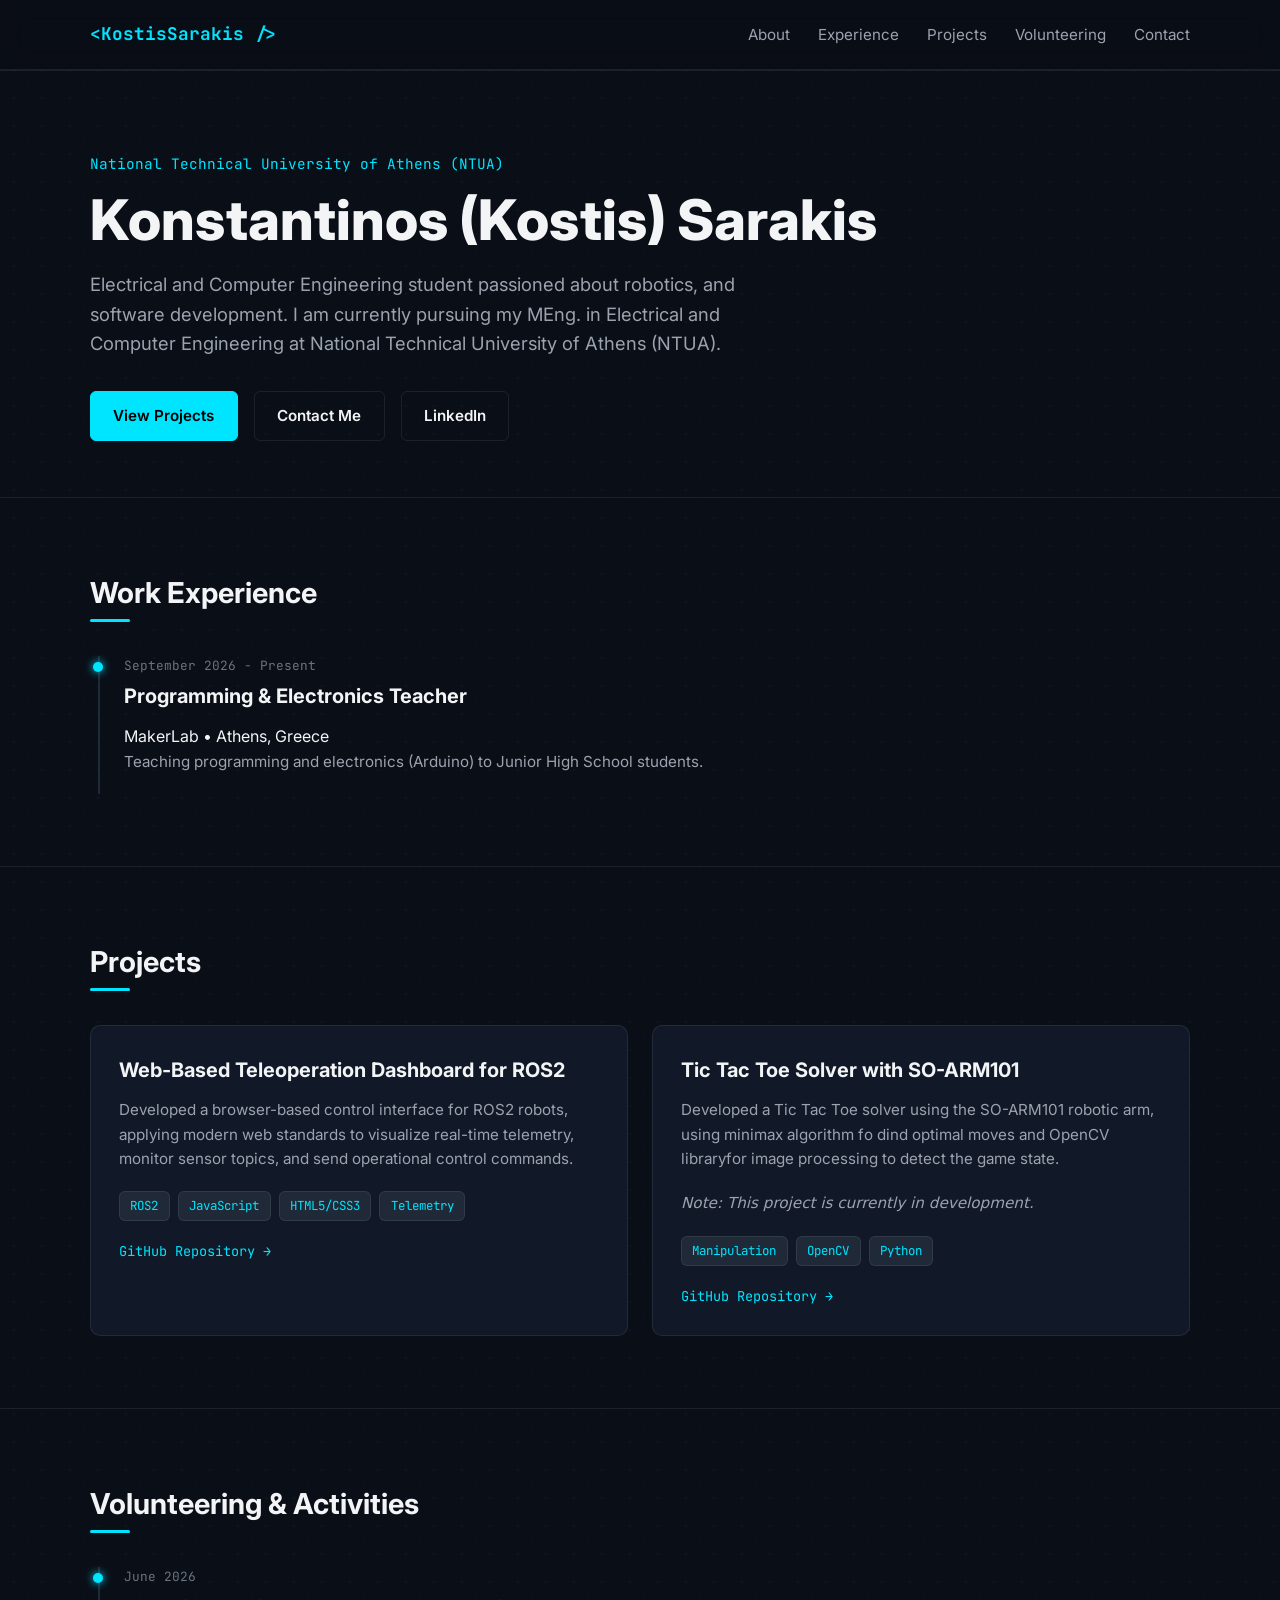
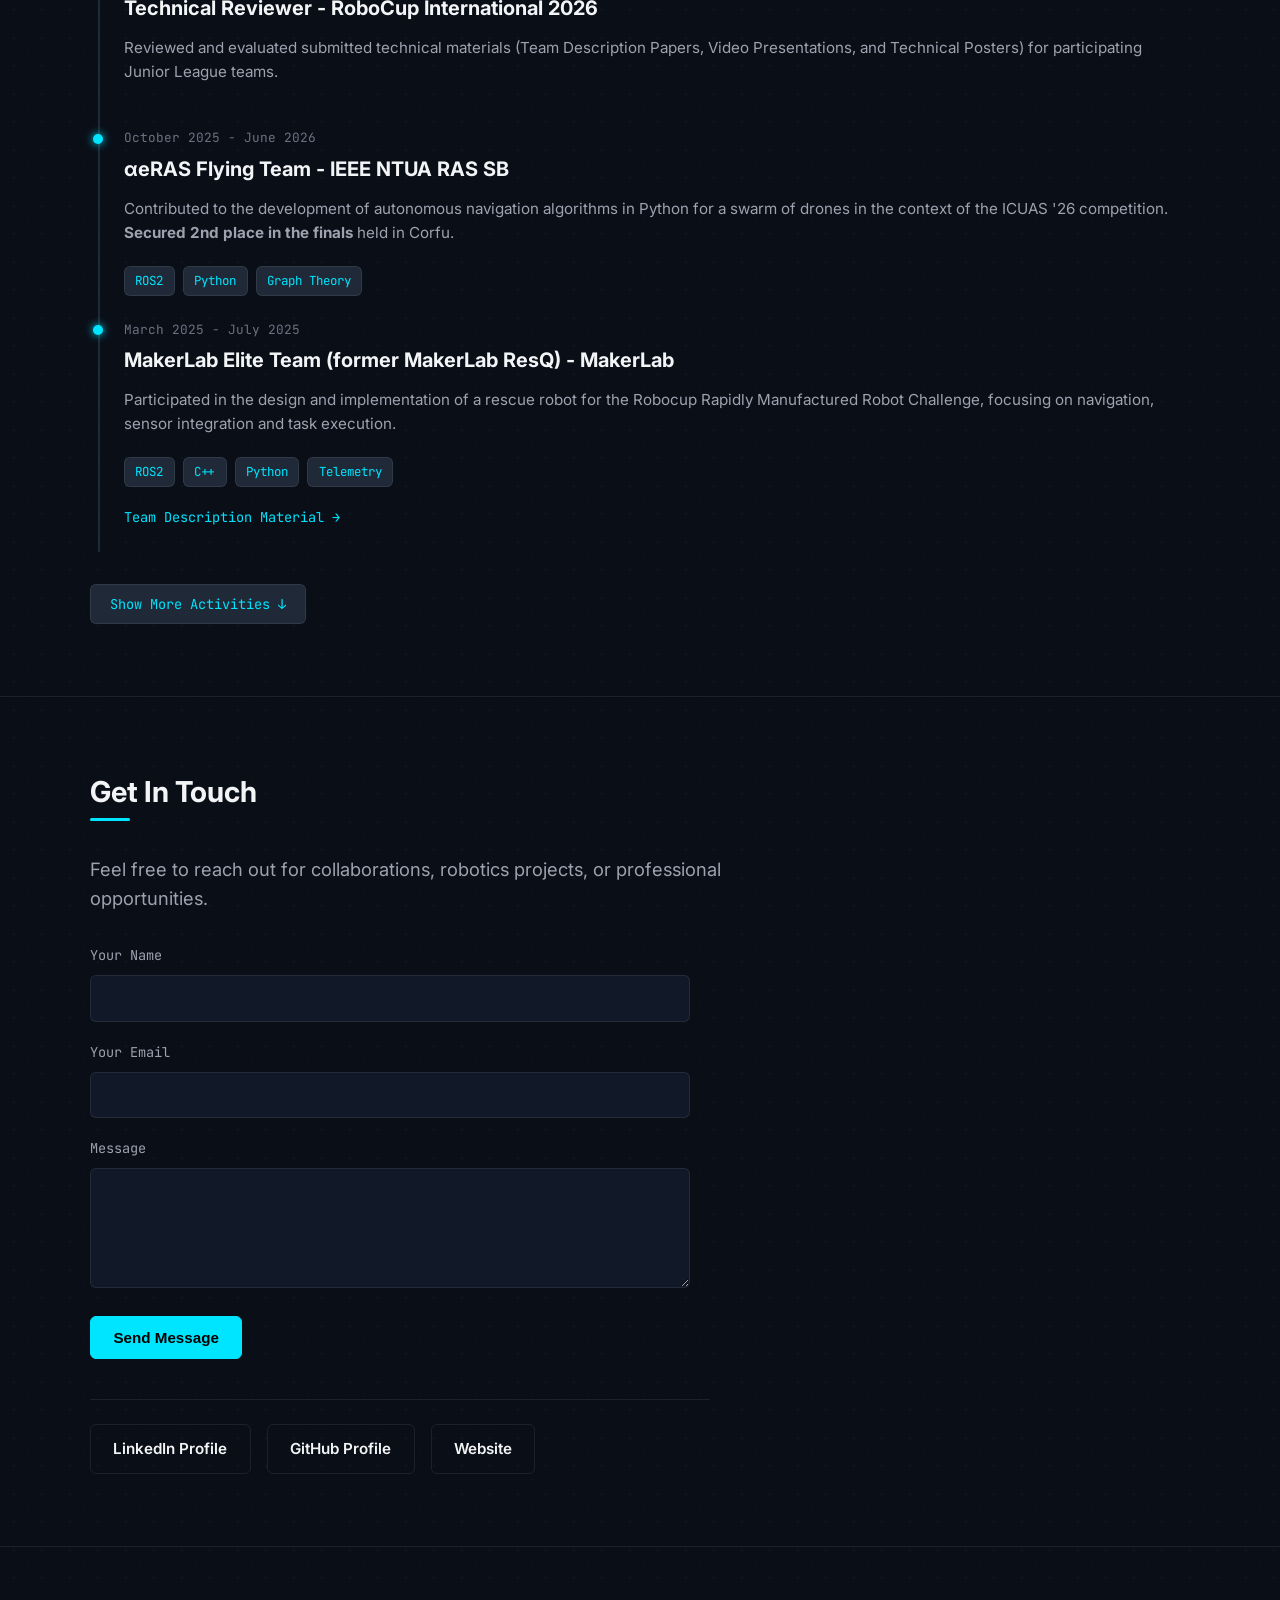
==== commit 17d0d039: "fix typos" ====
--- a/index.html
+++ b/index.html
@@ -142,7 +142,7 @@
 
                     <div class="timeline-item">
                         <div class="timeline-date">June 2026</div>
-                        <h3 class="card-title">Technical Reviewer — RoboCup International 2026</h3>
+                        <h3 class="card-title">Technical Reviewer - RoboCup International 2026</h3>
                         <p class="card-text">
                             Reviewed and evaluated submitted technical materials (Team 
                             Description Papers, Video Presentations, and Technical Posters) 
@@ -152,7 +152,7 @@
 
                     <div class="timeline-item">
                         <div class="timeline-date">October 2025 - June 2026</div>
-                        <h3 class="card-title">αeRAS Flying Team — IEEE NTUA RAS SB</h3>
+                        <h3 class="card-title">αeRAS Flying Team - IEEE NTUA RAS SB</h3>
                         <p class="card-text">
                             Contributed to the development of autonomous navigation algorithms 
                             in Python for a swarm of drones in the context of the ICUAS '26 competition. 
@@ -167,7 +167,7 @@
 
                     <div class="timeline-item">
                         <div class="timeline-date">March 2025 - July 2025</div>
-                        <h3 class="card-title">MakerLab Elite Team (former MakerLab ResQ) — MakerLab</h3>
+                        <h3 class="card-title">MakerLab Elite Team (former MakerLab ResQ) - MakerLab</h3>
                         <p class="card-text">
                             Participated in the design and implementation of a rescue robot for the Robocup Rapidly 
                             Manufactured Robot Challenge, focusing on navigation, sensor integration and task execution.
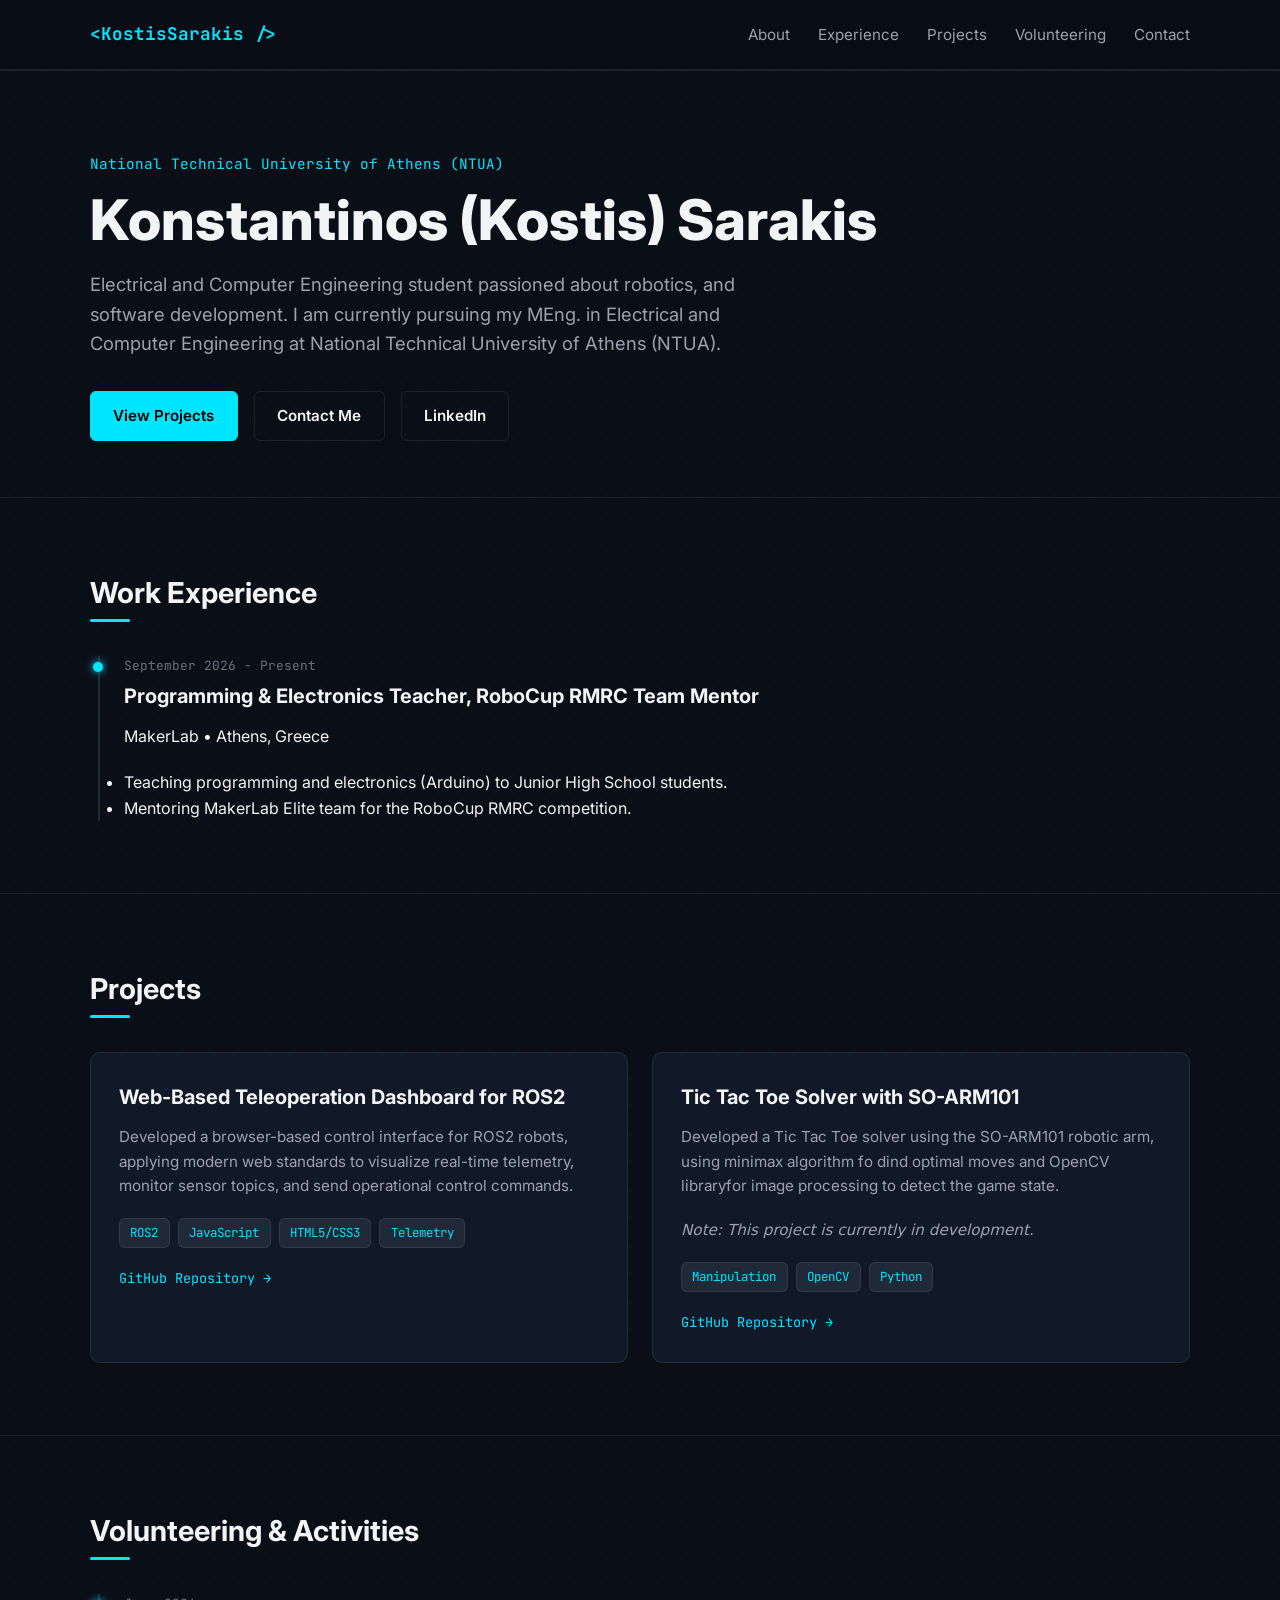
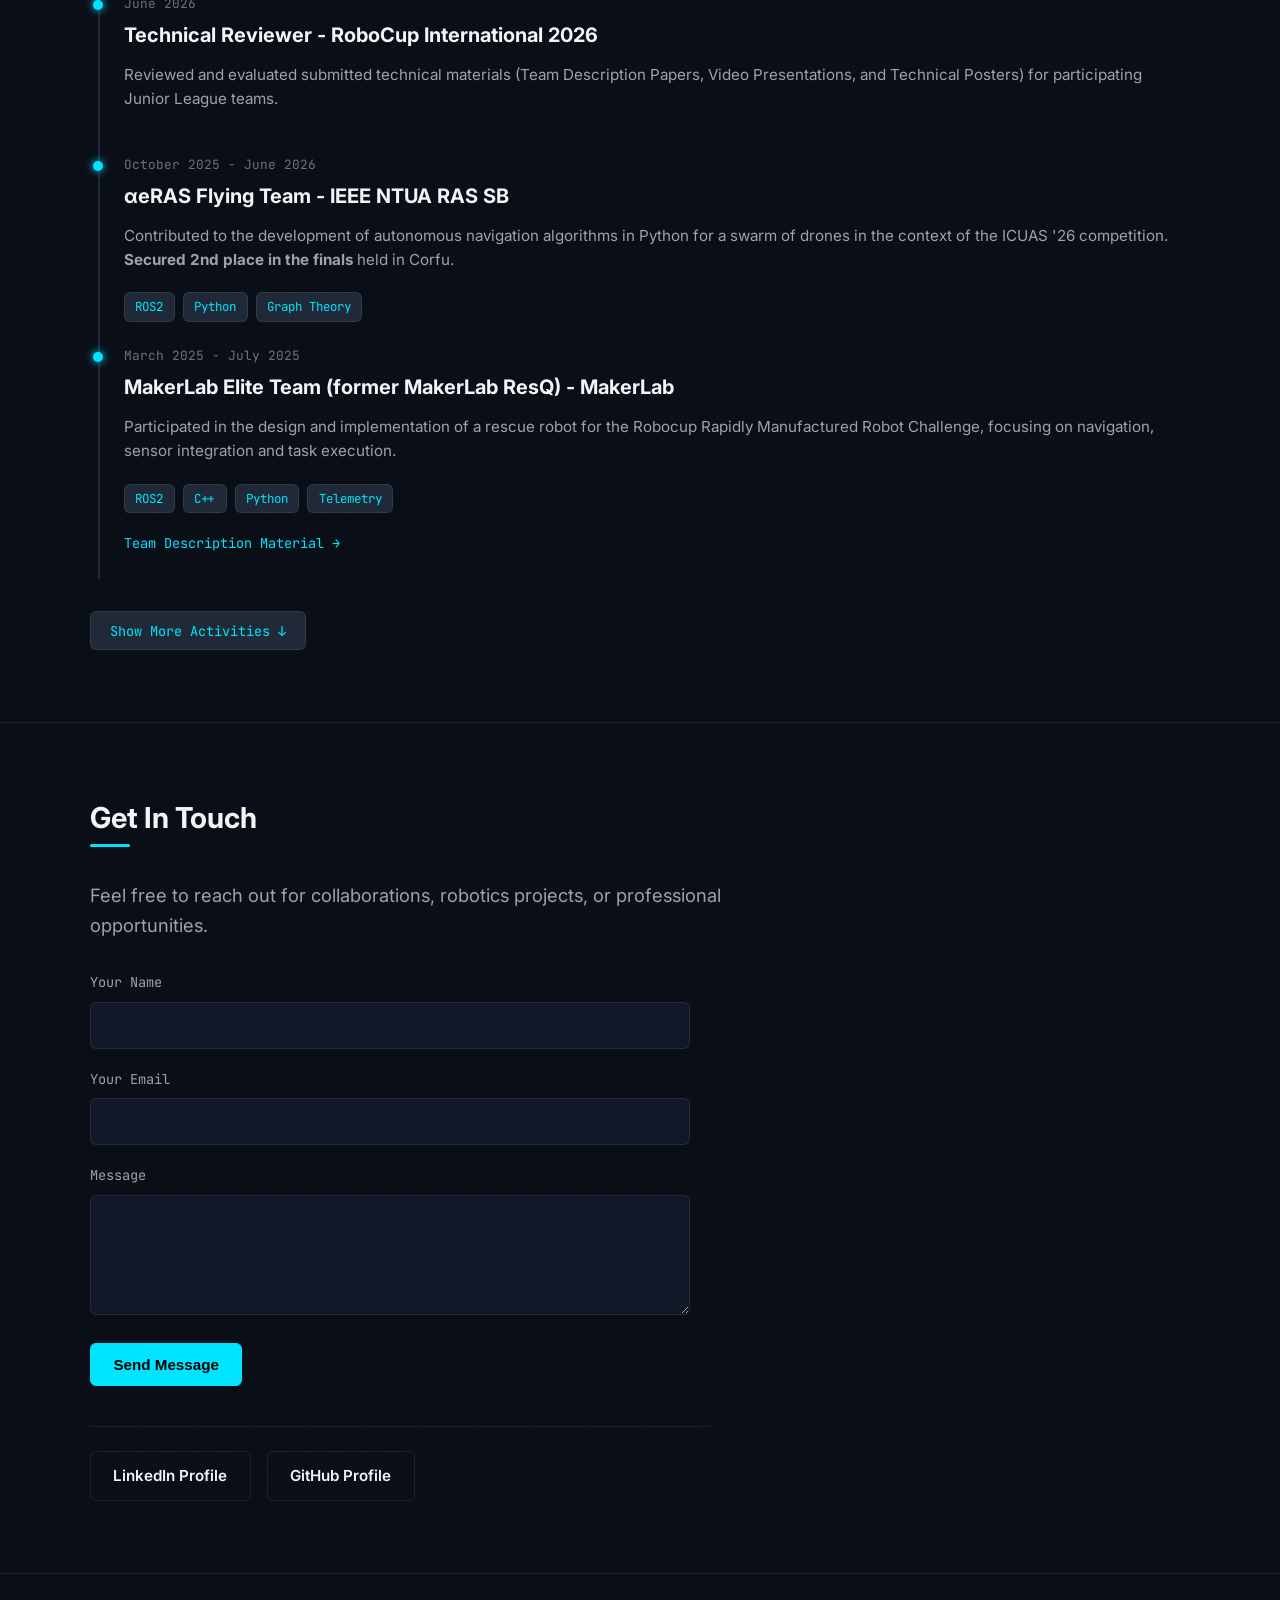
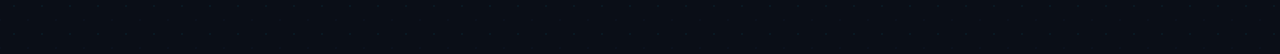
==== commit 0a808739: "add team mentoring" ====
--- a/index.html
+++ b/index.html
@@ -72,10 +72,13 @@
 
                 <div class="timeline-item">
                     <div class="timeline-date">September 2026 - Present</div>
-                    <h3 class="card-title">Programming & Electronics Teacher</h3>
+                    <h3 class="card-title">Programming & Electronics Teacher, RoboCup RMRC Team Mentor</h3>
                     <p class="card-subtitle">MakerLab &bull; Athens, Greece</p>
                     <p class="card-text">
-                        Teaching programming and electronics (Arduino) to Junior High School students.
+                        <ul>
+                            <li>Teaching programming and electronics (Arduino) to Junior High School students.</li>
+                            <li>Mentoring MakerLab Elite team for the RoboCup RMRC competition.</li>
+                        </ul>
                     </p>
                 </div>
 
@@ -258,7 +261,6 @@
             <div class="btn-group">
             <a href="https://www.linkedin.com/in/konstantinos-sarakis-870705357" target="_blank" rel="noopener noreferrer" class="btn btn-secondary">LinkedIn Profile</a>
             <a href="https://github.com/ksarakis" target="_blank" rel="noopener noreferrer" class="btn btn-secondary">GitHub Profile</a>
-            <a href="https://ksarakis.github.io/" target="_blank" rel="noopener noreferrer" class="btn btn-secondary">Website</a>
             </div>
         </div>
         </section>
